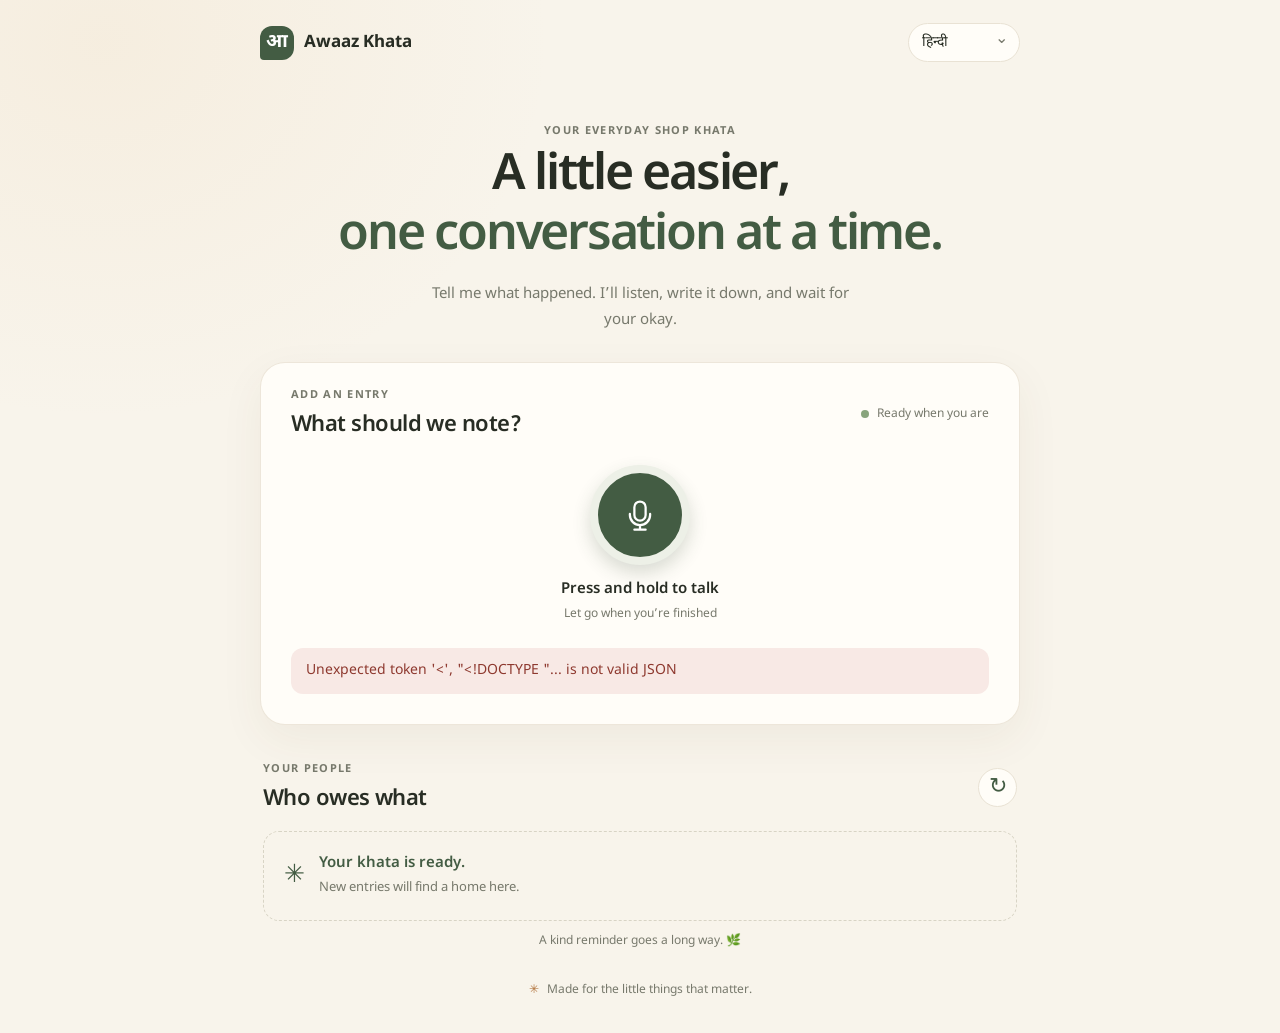
==== frontend/index.html @ f101e07a "Add splash screen and voice ledger app" ====
<!doctype html>
<html lang="en">
  <head>
    <meta charset="utf-8">
    <meta name="viewport" content="width=device-width, initial-scale=1">
    <meta name="theme-color" content="#f8f4eb">
    <meta name="description" content="A warm, voice-first khata for your everyday shop ledger.">
    <title>Awaaz Khata — your friendly shop ledger</title>
    <link rel="preconnect" href="https://fonts.googleapis.com">
    <link rel="preconnect" href="https://fonts.gstatic.com" crossorigin>
    <link href="https://fonts.googleapis.com/css2?family=Noto+Sans+Devanagari:wght@400;500;600;700&display=swap" rel="stylesheet">
    <link rel="stylesheet" href="/frontend/styles.css">
    <script src="/frontend/app.js" defer></script>
  </head>
  <body>
    <div class="splash-screen" id="splash-screen" aria-hidden="true">
      <div class="splash-content">
        <span class="splash-mark">आ</span>
        <p class="splash-title">Awaaz Khata</p>
        <p class="splash-tagline">Your everyday shop khata</p>
        <span class="splash-loader" aria-hidden="true"></span>
      </div>
    </div>
    <main class="page-shell">
      <header class="topbar">
        <a class="brand" href="/" aria-label="Awaaz Khata home">
          <span class="brand-mark" aria-hidden="true">आ</span>
          <span>Awaaz Khata</span>
        </a>
        <label class="language-control">
          <span class="sr-only">Recording language</span>
          <select id="language" aria-label="Recording language">
            <option value="hi-IN" data-speech="hi-en">हिन्दी</option>
            <option value="mr-IN" data-speech="mr-IN">मराठी</option>
            <option value="en-IN" data-speech="en-IN">English</option>
          </select>
          <span class="select-chevron" aria-hidden="true">⌄</span>
        </label>
      </header>

      <section class="welcome">
        <p class="eyebrow">YOUR EVERYDAY SHOP KHATA</p>
        <h1>A little easier,<br><span>one conversation at a time.</span></h1>
        <p class="welcome-copy">Tell me what happened. I’ll listen, write it down, and wait for your okay.</p>
      </section>

      <section class="voice-card" aria-labelledby="voice-heading">
        <div class="voice-card-heading">
          <div>
            <p class="eyebrow">ADD AN ENTRY</p>
            <h2 id="voice-heading">What should we note?</h2>
          </div>
          <span class="listen-badge"><span class="status-dot"></span><span id="recording-status">Ready when you are</span></span>
        </div>
        <div class="mic-area">
          <button class="mic-button" id="mic-button" type="button" aria-label="Hold to record">
            <svg viewBox="0 0 32 32" aria-hidden="true">
              <rect x="11" y="4" width="10" height="17" rx="5"></rect>
              <path d="M7 15v1a9 9 0 0 0 18 0v-1M16 25v4m-5 0h10"></path>
            </svg>
          </button>
          <p class="mic-hint" id="mic-hint">Press and hold to talk<br><span>Let go when you’re finished</span></p>
        </div>
        <div class="notice" id="notice" role="status" aria-live="polite" hidden></div>
        <audio id="reply-audio" controls hidden></audio>

        <div class="transcript-block" id="transcript-block" hidden>
          <p class="eyebrow">I HEARD</p>
          <p class="transcript-text" id="transcript"></p>
        </div>

        <div class="clarification-block" id="clarification-block" hidden>
          <span class="clarification-icon" aria-hidden="true">?</span>
          <div>
            <p class="eyebrow">ONE QUICK QUESTION</p>
            <p id="clarification-question"></p>
          </div>
        </div>

        <div class="entries-block" id="entries-block" hidden>
          <div class="section-heading">
            <div>
              <p class="eyebrow">BEFORE IT GOES IN YOUR BOOK</p>
              <h3>Does this look right?</h3>
            </div>
            <button class="text-button" id="add-entry" type="button">+ Add entry</button>
          </div>
          <div class="entry-list" id="entry-list"></div>
          <div class="confirm-actions">
            <button class="button button-quiet" id="discard-button" type="button">Not now</button>
            <button class="button button-primary" id="confirm-button" type="button">Looks good, save it <span aria-hidden="true">→</span></button>
          </div>
        </div>
      </section>

      <section class="ledger-section" aria-labelledby="ledger-heading">
        <div class="ledger-heading">
          <div>
            <p class="eyebrow">YOUR PEOPLE</p>
            <h2 id="ledger-heading">Who owes what</h2>
          </div>
          <button class="refresh-button" id="refresh-ledger" type="button" aria-label="Refresh ledger">↻</button>
        </div>
        <div class="ledger-list" id="ledger-list" aria-live="polite">
          <div class="empty-ledger">
            <span aria-hidden="true">✳</span>
            <p>Your khata is ready.<br><span>New entries will find a home here.</span></p>
          </div>
        </div>
        <p class="ledger-footnote">A kind reminder goes a long way. 🌿</p>
      </section>

      <footer class="page-footer">
        <span class="footer-flower" aria-hidden="true">✳</span>
        <span>Made for the little things that matter.</span>
      </footer>
    </main>
  </body>
</html>
---- frontend/styles.css ----
:root {
  color-scheme: light;
  --paper: #f8f4eb;
  --card: #fffdf8;
  --ink: #282d24;
  --muted: #77796c;
  --line: #e9e2d4;
  --green: #435c43;
  --green-dark: #344a35;
  --sage: #e6ecdf;
  --saffron: #e9a452;
  --rose: #b95343;
  font-family: "Noto Sans Devanagari", "Nirmala UI", "Mangal", sans-serif;
  font-synthesis: none;
  text-rendering: optimizeLegibility;
}

* {
  box-sizing: border-box;
}

.splash-screen {
  position: fixed;
  z-index: 10;
  inset: 0;
  display: grid;
  place-items: center;
  background:
    radial-gradient(ellipse at 50% 42%, rgb(231 198 151 / 24%), transparent 19rem),
    var(--paper);
  opacity: 1;
  transition: opacity 400ms ease, visibility 400ms ease;
}

.splash-screen.is-dismissed {
  visibility: hidden;
  opacity: 0;
}

.splash-content {
  display: grid;
  justify-items: center;
  text-align: center;
  animation: splash-arrive 500ms ease both;
}

.splash-mark {
  display: grid;
  width: 76px;
  height: 76px;
  place-items: center;
  border-radius: 25px 25px 25px 8px;
  background: var(--green);
  box-shadow: 0 12px 28px rgb(52 74 53 / 18%);
  color: white;
  font-size: 42px;
  font-weight: 600;
}

.splash-title {
  margin: 23px 0 4px;
  color: var(--ink);
  font-size: 25px;
  font-weight: 700;
}

.splash-tagline {
  margin: 0;
  color: var(--muted);
  font-size: 14px;
}

.splash-loader {
  width: 28px;
  height: 3px;
  margin-top: 28px;
  overflow: hidden;
  border-radius: 999px;
  background: #d9dece;
}

.splash-loader::after {
  display: block;
  width: 50%;
  height: 100%;
  border-radius: inherit;
  background: var(--green);
  content: "";
  animation: splash-loading 900ms ease-in-out infinite alternate;
}

@keyframes splash-arrive {
  from {
    transform: translateY(8px);
    opacity: 0;
  }
  to {
    transform: translateY(0);
    opacity: 1;
  }
}

@keyframes splash-loading {
  to {
    transform: translateX(100%);
  }
}

body {
  min-width: 320px;
  margin: 0;
  color: var(--ink);
  background:
    radial-gradient(ellipse at 8% 4%, rgb(231 198 151 / 14%), transparent 28rem),
    var(--paper);
}

button,
select,
input {
  font: inherit;
}

button {
  color: inherit;
}

.page-shell {
  width: min(100% - 40px, 760px);
  margin: 0 auto;
}

.topbar {
  display: flex;
  align-items: center;
  justify-content: space-between;
  padding: 23px 0;
}

.brand {
  display: inline-flex;
  align-items: center;
  gap: 10px;
  color: var(--ink);
  font-size: 17px;
  font-weight: 700;
  text-decoration: none;
}

.brand-mark {
  display: grid;
  width: 34px;
  height: 34px;
  place-items: center;
  border-radius: 12px 12px 12px 4px;
  background: var(--green);
  color: white;
  font-size: 19px;
}

.language-control {
  position: relative;
}

.language-control select {
  min-width: 112px;
  appearance: none;
  padding: 9px 32px 9px 13px;
  border: 1px solid var(--line);
  border-radius: 999px;
  outline-color: var(--green);
  background: var(--card);
  color: var(--ink);
  font-size: 14px;
  cursor: pointer;
}

.select-chevron {
  position: absolute;
  top: 5px;
  right: 12px;
  color: var(--muted);
  pointer-events: none;
}

.welcome {
  padding: 39px 0 29px;
  text-align: center;
}

.eyebrow {
  margin: 0 0 9px;
  color: var(--muted);
  font-size: 11px;
  font-weight: 700;
  letter-spacing: 0.12em;
}

h1,
h2,
h3,
p {
  margin-top: 0;
}

.welcome h1 {
  margin: 0;
  font-size: clamp(34px, 8vw, 50px);
  font-weight: 600;
  letter-spacing: -0.045em;
  line-height: 1.2;
}

.welcome h1 span {
  color: var(--green);
}

.welcome-copy {
  max-width: 420px;
  margin: 15px auto 0;
  color: var(--muted);
  font-size: 15px;
  line-height: 1.7;
}

.voice-card {
  padding: 25px 30px 27px;
  border: 1px solid rgb(233 226 212 / 82%);
  border-radius: 25px;
  background: var(--card);
  box-shadow: 0 15px 45px rgb(80 64 34 / 6%);
}

.voice-card-heading,
.ledger-heading,
.section-heading {
  display: flex;
  align-items: center;
  justify-content: space-between;
  gap: 16px;
}

.voice-card-heading h2,
.ledger-heading h2 {
  margin: 0;
  font-size: 22px;
  font-weight: 600;
  letter-spacing: -0.025em;
}

.listen-badge {
  display: inline-flex;
  align-items: center;
  gap: 8px;
  color: var(--muted);
  font-size: 12px;
  white-space: nowrap;
}

.status-dot {
  width: 8px;
  height: 8px;
  border-radius: 50%;
  background: #88a47c;
}

.is-recording .status-dot {
  background: var(--rose);
  box-shadow: 0 0 0 5px rgb(185 83 67 / 12%);
  animation: pulse 1.1s ease-in-out infinite;
}

@keyframes pulse {
  50% {
    box-shadow: 0 0 0 9px rgb(185 83 67 / 5%);
  }
}

.mic-area {
  display: grid;
  justify-items: center;
  padding: 25px 0 8px;
  touch-action: none;
}

.mic-button {
  display: grid;
  width: 100px;
  height: 100px;
  place-items: center;
  border: 8px solid #edf0e7;
  border-radius: 50%;
  background: var(--green);
  box-shadow: 0 8px 18px rgb(52 74 53 / 19%);
  color: white;
  cursor: pointer;
  transition: transform 120ms ease, background 120ms ease;
  -webkit-tap-highlight-color: transparent;
}

.mic-button:hover {
  background: var(--green-dark);
}

.mic-button:active,
.mic-button.is-recording {
  transform: scale(0.95);
  background: var(--rose);
}

.mic-button:focus-visible,
.button:focus-visible,
.refresh-button:focus-visible,
.text-button:focus-visible,
.ledger-row:focus-visible {
  outline: 3px solid var(--saffron);
  outline-offset: 3px;
}

.mic-button svg {
  width: 36px;
  fill: none;
  stroke: currentColor;
  stroke-linecap: round;
  stroke-linejoin: round;
  stroke-width: 2;
}

.mic-hint {
  margin: 13px 0 0;
  text-align: center;
  font-size: 15px;
  font-weight: 600;
  line-height: 1.6;
}

.mic-hint span {
  color: var(--muted);
  font-size: 12px;
  font-weight: 400;
}

.notice {
  margin: 14px 0 3px;
  padding: 12px 15px;
  border-radius: 12px;
  background: #f7f0df;
  color: #684c25;
  font-size: 14px;
  line-height: 1.55;
}

.notice.error {
  background: #f8e9e5;
  color: #8e392f;
}

.notice.success {
  background: var(--sage);
  color: var(--green-dark);
}

#reply-audio {
  width: 100%;
  height: 39px;
  margin: 11px 0 0;
}

.transcript-block,
.clarification-block,
.entries-block {
  margin-top: 22px;
  padding-top: 20px;
  border-top: 1px solid var(--line);
}

.transcript-text {
  margin-bottom: 0;
  font-size: 17px;
  line-height: 1.7;
}

.clarification-block {
  display: flex;
  align-items: flex-start;
  gap: 13px;
  padding: 15px;
  border: 1px solid #f0dfc1;
  border-radius: 15px;
  background: #fff8e9;
}

.clarification-icon {
  display: grid;
  flex: 0 0 30px;
  height: 30px;
  place-items: center;
  border-radius: 50%;
  background: #f4e2c2;
  color: #775022;
  font-weight: 700;
}

.clarification-block p:last-child {
  margin: 0;
  font-size: 16px;
  line-height: 1.6;
}

.entries-block .section-heading {
  align-items: flex-end;
  margin-bottom: 15px;
}

.section-heading h3 {
  margin: 0;
  font-size: 20px;
  font-weight: 600;
}

.text-button {
  padding: 6px 0;
  border: 0;
  background: none;
  color: var(--green);
  font-size: 14px;
  font-weight: 600;
  cursor: pointer;
}

.entry-list {
  display: grid;
  gap: 11px;
}

.entry-card {
  display: grid;
  grid-template-columns:
    minmax(95px, 1fr)
    minmax(85px, 0.7fr)
    minmax(120px, 1fr)
    minmax(120px, 1fr)
    auto
    auto;
  align-items: end;
  gap: 12px;
  padding: 15px;
  border: 1px solid var(--line);
  border-radius: 15px;
  background: #fffefa;
}

.field-label {
  display: grid;
  gap: 6px;
  color: var(--muted);
  font-size: 11px;
  font-weight: 600;
}

.field-label input,
.field-label select {
  width: 100%;
  min-width: 0;
  min-height: 42px;
  padding: 9px 10px;
  border: 1px solid var(--line);
  border-radius: 9px;
  outline-color: var(--green);
  background: white;
  color: var(--ink);
  font-size: 14px;
}

.entry-remove {
  display: grid;
  width: 36px;
  height: 40px;
  place-items: center;
  border: 0;
  border-radius: 9px;
  background: transparent;
  color: var(--muted);
  font-size: 19px;
  cursor: pointer;
}

.entry-edit {
  min-height: 40px;
  padding: 0 4px;
  border: 0;
  background: transparent;
  color: var(--green);
  font-size: 13px;
  font-weight: 600;
  cursor: pointer;
}

.entry-edit:hover {
  color: var(--green-dark);
  text-decoration: underline;
  text-underline-offset: 3px;
}

.entry-remove:hover {
  background: #f8e9e5;
  color: var(--rose);
}

.confirm-actions {
  display: flex;
  justify-content: flex-end;
  gap: 10px;
  margin-top: 17px;
}

.button {
  min-height: 46px;
  padding: 10px 17px;
  border: 1px solid transparent;
  border-radius: 12px;
  font-size: 14px;
  font-weight: 600;
  cursor: pointer;
}

.button:disabled {
  opacity: 0.55;
  cursor: wait;
}

.button-quiet {
  border-color: var(--line);
  background: transparent;
  color: var(--muted);
}

.button-primary {
  background: var(--green);
  color: white;
}

.button-primary:hover:not(:disabled) {
  background: var(--green-dark);
}

.button-primary span {
  margin-left: 5px;
}

.ledger-section {
  padding: 37px 3px 9px;
}

.ledger-heading {
  margin-bottom: 17px;
}

.refresh-button {
  display: grid;
  width: 39px;
  height: 39px;
  place-items: center;
  border: 1px solid var(--line);
  border-radius: 50%;
  background: var(--card);
  color: var(--green);
  font-size: 22px;
  cursor: pointer;
}

.ledger-list {
  display: grid;
  gap: 9px;
}

.empty-ledger {
  display: flex;
  align-items: center;
  gap: 14px;
  padding: 20px;
  border: 1px dashed #d8d4c5;
  border-radius: 16px;
  color: var(--green);
}

.empty-ledger > span {
  font-size: 25px;
}

.empty-ledger p {
  margin: 0;
  font-size: 15px;
  font-weight: 600;
  line-height: 1.6;
}

.empty-ledger p span {
  color: var(--muted);
  font-size: 13px;
  font-weight: 400;
}

.ledger-row {
  display: flex;
  align-items: center;
  justify-content: space-between;
  gap: 14px;
  width: 100%;
  padding: 15px 17px;
  border: 1px solid var(--line);
  border-radius: 15px;
  background: var(--card);
  text-align: left;
  cursor: pointer;
  transition: transform 120ms ease, border-color 120ms ease;
}

.ledger-row:hover {
  transform: translateY(-1px);
  border-color: #c5cfbb;
}

.ledger-person {
  display: grid;
  gap: 4px;
}

.ledger-person strong {
  font-size: 16px;
  font-weight: 600;
}

.ledger-person span,
.ledger-balance span {
  color: var(--muted);
  font-size: 12px;
}

.ledger-balance {
  display: grid;
  gap: 4px;
  justify-items: end;
}

.ledger-balance strong {
  color: var(--green);
  font-size: 16px;
  font-weight: 700;
}

.ledger-balance.is-clear strong {
  color: var(--muted);
}

.ledger-footnote {
  margin: 12px 0 0;
  color: var(--muted);
  font-size: 12px;
  text-align: center;
}

.page-footer {
  display: flex;
  justify-content: center;
  gap: 8px;
  padding: 24px 0 35px;
  color: var(--muted);
  font-size: 12px;
}

.footer-flower {
  color: #b47742;
}

.sr-only {
  position: absolute;
  width: 1px;
  height: 1px;
  overflow: hidden;
  clip: rect(0, 0, 0, 0);
  white-space: nowrap;
  clip-path: inset(50%);
}

[hidden] {
  display: none !important;
}

@media (max-width: 640px) {
  .page-shell {
    width: min(100% - 28px, 480px);
  }

  .topbar {
    padding: 17px 0;
  }

  .welcome {
    padding: 28px 0 22px;
  }

  .welcome-copy {
    max-width: 330px;
    font-size: 14px;
  }

  .voice-card {
    padding: 20px 17px 21px;
    border-radius: 21px;
  }

  .voice-card-heading {
    align-items: flex-start;
  }

  .voice-card-heading h2 {
    font-size: 19px;
  }

  .listen-badge {
    gap: 6px;
    max-width: 132px;
    white-space: normal;
    text-align: right;
  }

  .entry-card {
    grid-template-columns: minmax(0, 1fr) minmax(0, 1fr) 38px 38px;
    gap: 10px;
    padding: 12px;
  }

  .entry-card .field-note {
    grid-column: 1 / 3;
    grid-row: 2;
  }

  .entry-card .field-type {
    grid-column: 1 / 3;
    grid-row: 3;
  }

  .entry-card .entry-edit {
    grid-column: 3;
    grid-row: 1;
  }

  .entry-card .entry-remove {
    grid-column: 4;
    grid-row: 1;
    align-self: center;
  }

  .confirm-actions {
    flex-direction: column-reverse;
  }

  .confirm-actions .button {
    width: 100%;
  }
}

@media (prefers-reduced-motion: reduce) {
  *,
  *::before,
  *::after {
    scroll-behavior: auto !important;
    animation-duration: 0.01ms !important;
    animation-iteration-count: 1 !important;
    transition-duration: 0.01ms !important;
  }
}
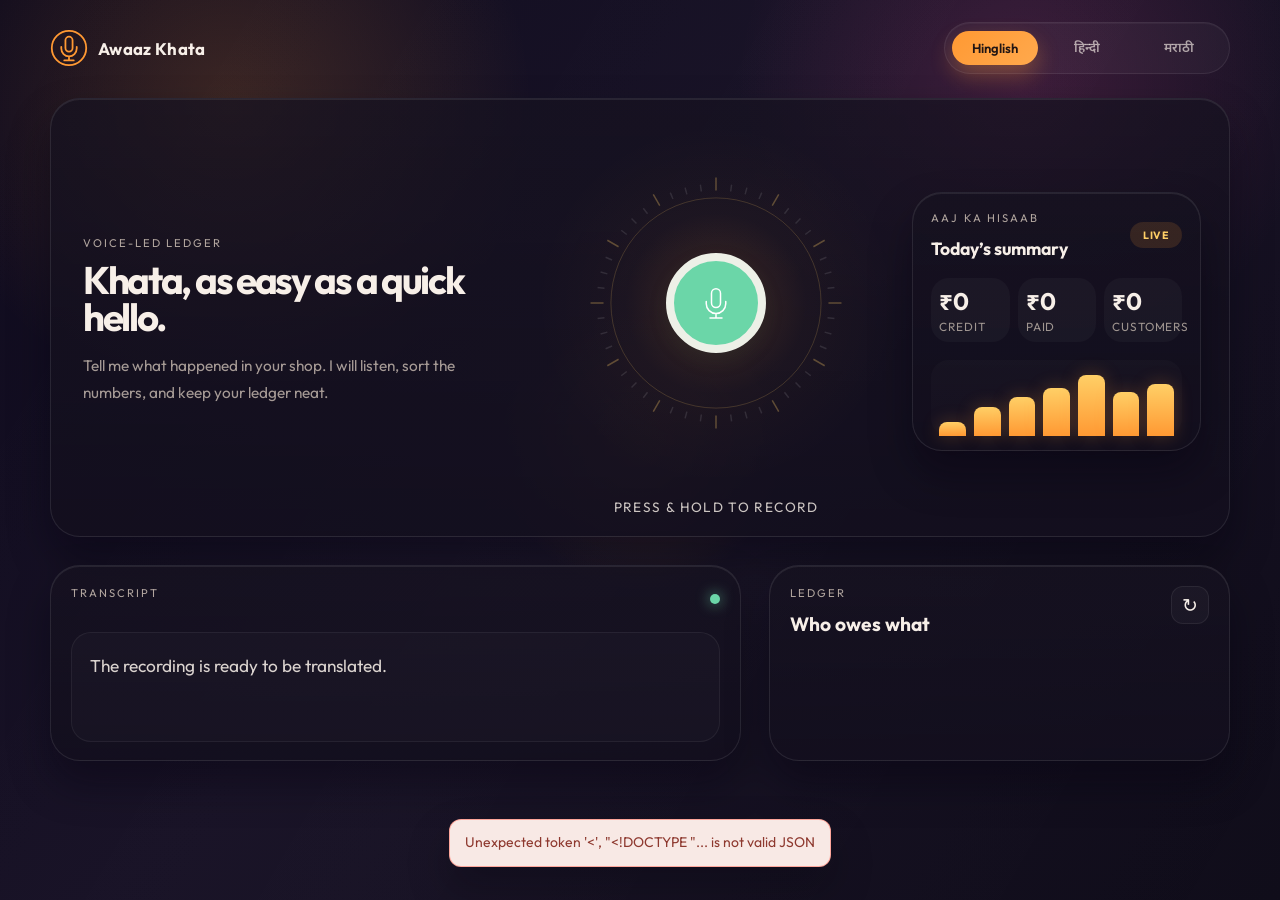
==== commit 17f6003c: "Polish Awaaz Khata frontend experience" ====
--- a/frontend/index.html
+++ b/frontend/index.html
@@ -3,117 +3,180 @@
   <head>
     <meta charset="utf-8">
     <meta name="viewport" content="width=device-width, initial-scale=1">
-    <meta name="theme-color" content="#f8f4eb">
-    <meta name="description" content="A warm, voice-first khata for your everyday shop ledger.">
-    <title>Awaaz Khata — your friendly shop ledger</title>
+    <meta name="theme-color" content="#0f0b1e">
+    <meta name="description" content="Awaaz Khata, a voice-led ledger for Indian shopkeepers." />
+    <title>Awaaz Khata</title>
     <link rel="preconnect" href="https://fonts.googleapis.com">
     <link rel="preconnect" href="https://fonts.gstatic.com" crossorigin>
-    <link href="https://fonts.googleapis.com/css2?family=Noto+Sans+Devanagari:wght@400;500;600;700&display=swap" rel="stylesheet">
+    <link href="https://fonts.googleapis.com/css2?family=Noto+Sans+Devanagari:wght@400;500;600;700&family=Outfit:wght@400;500;600;700;800&display=swap" rel="stylesheet" media="print" onload="this.media='all'">
     <link rel="stylesheet" href="/frontend/styles.css">
-    <script src="/frontend/app.js" defer></script>
+    <script src="https://cdn.jsdelivr.net/npm/gsap@3.12.5/dist/gsap.min.js" async></script>
+    <script type="module" src="/frontend/app.js" defer></script>
   </head>
-  <body>
-    <div class="splash-screen" id="splash-screen" aria-hidden="true">
-      <div class="splash-content">
-        <span class="splash-mark">आ</span>
-        <p class="splash-title">Awaaz Khata</p>
-        <p class="splash-tagline">Your everyday shop khata</p>
-        <span class="splash-loader" aria-hidden="true"></span>
+  <body data-theme="dark">
+    <div class="page-noise" aria-hidden="true"></div>
+    <div id="pointer-glow" aria-hidden="true"></div>
+
+    <div class="splash-screen" id="splash-screen">
+      <div class="splash-mark-wrap" aria-hidden="true">
+        <svg viewBox="0 0 64 64" class="splash-mark" role="img" aria-label="Awaaz Khata logo">
+          <circle cx="32" cy="32" r="29"/>
+          <rect x="26" y="13" width="12" height="25" rx="6"/>
+          <path d="M19 30v3a13 13 0 0 0 26 0v-3M32 46v7m-8 0h16"/>
+        </svg>
+      </div>
+      <div class="splash-copy">
+        <p class="splash-kicker">Awaaz Khata</p>
+        <h1>Bolo, hisaab ho jayega</h1>
       </div>
     </div>
-    <main class="page-shell">
+
+    <div class="app-shell">
       <header class="topbar">
-        <a class="brand" href="/" aria-label="Awaaz Khata home">
-          <span class="brand-mark" aria-hidden="true">आ</span>
+        <div class="brand" aria-label="Awaaz Khata home">
+          <svg viewBox="0 0 64 64" class="brand-mark" aria-hidden="true">
+            <circle cx="32" cy="32" r="29"/>
+            <rect x="26" y="13" width="12" height="25" rx="6"/>
+            <path d="M19 30v3a13 13 0 0 0 26 0v-3M32 46v7m-8 0h16"/>
+          </svg>
           <span>Awaaz Khata</span>
-        </a>
-        <label class="language-control">
-          <span class="sr-only">Recording language</span>
-          <select id="language" aria-label="Recording language">
-            <option value="hi-IN" data-speech="hi-en">हिन्दी</option>
-            <option value="mr-IN" data-speech="mr-IN">मराठी</option>
-            <option value="en-IN" data-speech="en-IN">English</option>
-          </select>
-          <span class="select-chevron" aria-hidden="true">⌄</span>
-        </label>
+        </div>
+
+        <div class="language-toggle" aria-label="Select language" id="language-toggle">
+          <button class="active" type="button" data-lang="hi-en">Hinglish</button>
+          <button type="button" data-lang="hi-IN">हिन्दी</button>
+          <button type="button" data-lang="mr-IN">मराठी</button>
+        </div>
       </header>
 
-      <section class="welcome">
-        <p class="eyebrow">YOUR EVERYDAY SHOP KHATA</p>
-        <h1>A little easier,<br><span>one conversation at a time.</span></h1>
-        <p class="welcome-copy">Tell me what happened. I’ll listen, write it down, and wait for your okay.</p>
-      </section>
+      <main class="main-stage">
+        <section class="hero-panel glass-card">
+          <div class="hero-copy">
+            <p class="eyebrow">Voice-led ledger</p>
+            <h2>Khata, as easy as a quick hello.</h2>
+            <p class="hero-text">Tell me what happened in your shop. I will listen, sort the numbers, and keep your ledger neat.</p>
+          </div>
 
-      <section class="voice-card" aria-labelledby="voice-heading">
-        <div class="voice-card-heading">
+          <div class="mic-stage-wrap">
+            <div class="mic-stage" aria-live="polite">
+              <div class="pulse-ring pulse-ring-one"></div>
+              <div class="pulse-ring pulse-ring-two"></div>
+              <canvas id="mic-canvas" width="620" height="620" aria-hidden="true"></canvas>
+              <button id="mic-button" class="mic-button" type="button" aria-label="Hold to record">
+                <svg class="mic-icon" viewBox="0 0 48 48" aria-hidden="true">
+                  <rect x="18" y="5" width="12" height="25" rx="6"/>
+                  <path d="M11 22v3a13 13 0 0 0 26 0v-3M24 38v6m-8 0h16"/>
+                </svg>
+              </button>
+            </div>
+            <p class="mic-status" id="mic-status">Press & hold to record</p>
+          </div>
+
+          <aside class="summary-card glass-card">
+            <div class="summary-header">
+              <div>
+                <p class="eyebrow">Aaj ka hisaab</p>
+                <h3>Today’s summary</h3>
+              </div>
+              <span class="summary-pill">Live</span>
+            </div>
+            <div class="summary-stats">
+              <div>
+                <strong data-value="14">₹0</strong>
+                <span>Credit</span>
+              </div>
+              <div>
+                <strong data-value="9">₹0</strong>
+                <span>Paid</span>
+              </div>
+              <div>
+                <strong data-value="5">₹0</strong>
+                <span>Customers</span>
+              </div>
+            </div>
+            <div class="mini-chart" aria-hidden="true">
+              <span style="--i: 0.2"></span>
+              <span style="--i: 0.43"></span>
+              <span style="--i: 0.58"></span>
+              <span style="--i: 0.71"></span>
+              <span style="--i: 0.9"></span>
+              <span style="--i: 0.65"></span>
+              <span style="--i: 0.76"></span>
+            </div>
+          </aside>
+        </section>
+
+        <section class="content-grid">
+          <div class="transcript-panel glass-card">
+            <div class="panel-header">
+              <p class="eyebrow">Transcript</p>
+              <span class="status-dot"></span>
+            </div>
+            <div class="transcript-box" id="transcript-box">
+              <p id="transcript-text">The recording is ready to be translated.</p>
+            </div>
+            <div class="confirmation-stack" id="confirmation-stack" hidden>
+              <div class="confirmation-card" id="entry-card-list"></div>
+              <div class="action-row">
+                <button type="button" class="ghost-btn" id="discard-button">Not now</button>
+                <button type="button" class="primary-btn" id="confirm-button">Save entry</button>
+              </div>
+            </div>
+          </div>
+
+          <aside class="ledger-panel glass-card">
+            <div class="panel-header ledger-header">
+              <div>
+                <p class="eyebrow">Ledger</p>
+                <h3>Who owes what</h3>
+              </div>
+              <button type="button" class="icon-btn" id="refresh-ledger" aria-label="Refresh ledger">↻</button>
+            </div>
+            <div id="ledger-list" class="ledger-list" aria-live="polite"></div>
+          </aside>
+        </section>
+      </main>
+    </div>
+
+    <div class="notice hidden" id="notice" role="status" aria-live="polite"></div>
+    <audio id="reply-audio" controls hidden></audio>
+
+    <div class="customer-drawer" id="customer-drawer" aria-hidden="true">
+      <div class="drawer-backdrop" data-close="drawer"></div>
+      <div class="drawer-panel">
+        <div class="drawer-header">
+          <div class="drawer-title-wrap">
+            <div class="drawer-avatar" id="drawer-avatar">A</div>
+            <div>
+              <span class="eyebrow">Profile</span>
+              <h3 id="drawer-name">Customer</h3>
+            </div>
+          </div>
+          <button type="button" class="close-button" id="close-drawer" aria-label="Close customer details">×</button>
+        </div>
+        <div class="drawer-stats">
           <div>
-            <p class="eyebrow">ADD AN ENTRY</p>
-            <h2 id="voice-heading">What should we note?</h2>
+            <span>Balance</span>
+            <strong id="drawer-balance">₹0</strong>
           </div>
-          <span class="listen-badge"><span class="status-dot"></span><span id="recording-status">Ready when you are</span></span>
-        </div>
-        <div class="mic-area">
-          <button class="mic-button" id="mic-button" type="button" aria-label="Hold to record">
-            <svg viewBox="0 0 32 32" aria-hidden="true">
-              <rect x="11" y="4" width="10" height="17" rx="5"></rect>
-              <path d="M7 15v1a9 9 0 0 0 18 0v-1M16 25v4m-5 0h10"></path>
-            </svg>
-          </button>
-          <p class="mic-hint" id="mic-hint">Press and hold to talk<br><span>Let go when you’re finished</span></p>
-        </div>
-        <div class="notice" id="notice" role="status" aria-live="polite" hidden></div>
-        <audio id="reply-audio" controls hidden></audio>
-
-        <div class="transcript-block" id="transcript-block" hidden>
-          <p class="eyebrow">I HEARD</p>
-          <p class="transcript-text" id="transcript"></p>
-        </div>
-
-        <div class="clarification-block" id="clarification-block" hidden>
-          <span class="clarification-icon" aria-hidden="true">?</span>
           <div>
-            <p class="eyebrow">ONE QUICK QUESTION</p>
-            <p id="clarification-question"></p>
+            <span>Total entries</span>
+            <strong id="drawer-count">0</strong>
           </div>
         </div>
-
-        <div class="entries-block" id="entries-block" hidden>
-          <div class="section-heading">
-            <div>
-              <p class="eyebrow">BEFORE IT GOES IN YOUR BOOK</p>
-              <h3>Does this look right?</h3>
-            </div>
-            <button class="text-button" id="add-entry" type="button">+ Add entry</button>
-          </div>
-          <div class="entry-list" id="entry-list"></div>
-          <div class="confirm-actions">
-            <button class="button button-quiet" id="discard-button" type="button">Not now</button>
-            <button class="button button-primary" id="confirm-button" type="button">Looks good, save it <span aria-hidden="true">→</span></button>
+        <div class="timeline" id="drawer-timeline"></div>
+        <button type="button" class="primary-btn reminder-btn" id="send-reminder">
+          <span class="bubble-icon">✦</span>
+          Send reminder
+        </button>
+        <div class="reminder-chat" id="reminder-chat" hidden>
+          <div class="chat-head">WhatsApp reminder</div>
+          <div class="chat-bubble">
+            <span class="chat-play" aria-hidden="true">▶</span>
+            <p id="reminder-message">Hello, your balance is due.</p>
           </div>
         </div>
-      </section>
-
-      <section class="ledger-section" aria-labelledby="ledger-heading">
-        <div class="ledger-heading">
-          <div>
-            <p class="eyebrow">YOUR PEOPLE</p>
-            <h2 id="ledger-heading">Who owes what</h2>
-          </div>
-          <button class="refresh-button" id="refresh-ledger" type="button" aria-label="Refresh ledger">↻</button>
-        </div>
-        <div class="ledger-list" id="ledger-list" aria-live="polite">
-          <div class="empty-ledger">
-            <span aria-hidden="true">✳</span>
-            <p>Your khata is ready.<br><span>New entries will find a home here.</span></p>
-          </div>
-        </div>
-        <p class="ledger-footnote">A kind reminder goes a long way. 🌿</p>
-      </section>
-
-      <footer class="page-footer">
-        <span class="footer-flower" aria-hidden="true">✳</span>
-        <span>Made for the little things that matter.</span>
-      </footer>
-    </main>
+      </div>
+    </div>
   </body>
 </html>
--- a/frontend/styles.css
+++ b/frontend/styles.css
@@ -1,263 +1,1318 @@
 :root {
-  color-scheme: light;
-  --paper: #f8f4eb;
-  --card: #fffdf8;
-  --ink: #282d24;
-  --muted: #77796c;
-  --line: #e9e2d4;
-  --green: #435c43;
-  --green-dark: #344a35;
-  --sage: #e6ecdf;
-  --saffron: #e9a452;
-  --rose: #b95343;
-  font-family: "Noto Sans Devanagari", "Nirmala UI", "Mangal", sans-serif;
-  font-synthesis: none;
-  text-rendering: optimizeLegibility;
+  --bg: #0f0b1e;
+  --bg-2: #171125;
+  --card: rgba(20, 16, 32, 0.72);
+  --card-strong: rgba(26, 20, 40, 0.9);
+  --card-soft: rgba(255, 255, 255, 0.04);
+  --line: rgba(255, 255, 255, 0.09);
+  --text: #f7efe8;
+  --muted: #d9ccbf;
+  --accent: #ff9933;
+  --accent-soft: rgba(255, 153, 51, 0.2);
+  --gold: #ffcf66;
+  --pink: #ff4fa3;
+  --green: #6bd6a8;
+  --green-strong: #20b27f;
+  --red: #ff8a7c;
+  --shadow: rgba(3, 2, 7, 0.48);
+  --pointer-x: 50%;
+  --pointer-y: 50%;
 }
 
 * {
   box-sizing: border-box;
 }
 
+html {
+  scroll-behavior: smooth;
+}
+
+body {
+  margin: 0;
+  min-height: 100vh;
+  background:
+    radial-gradient(circle at 18% 12%, rgba(255, 153, 51, 0.18), transparent 23%),
+    radial-gradient(circle at 80% 10%, rgba(255, 79, 163, 0.16), transparent 22%),
+    linear-gradient(135deg, var(--bg) 0%, var(--bg-2) 46%, #100d1a 100%);
+  color: var(--text);
+  font-family: "Outfit", "Noto Sans Devanagari", sans-serif;
+  text-rendering: optimizeLegibility;
+}
+
 .splash-screen {
   position: fixed;
-  z-index: 10;
   inset: 0;
+  z-index: 20;
   display: grid;
   place-items: center;
+  background: rgba(15, 11, 30, 0.92);
+  overflow: hidden;
+}
+
+.splash-screen.is-dismissed {
+  opacity: 0;
+  visibility: hidden;
+  transition: opacity 0.45s ease, visibility 0.45s ease;
+}
+
+.splash-mark-wrap {
+  display: grid;
+  place-items: center;
+  margin-bottom: 12px;
+}
+
+.splash-mark {
+  width: 100px;
+  height: 100px;
+  fill: none;
+  stroke: rgba(255, 255, 255, 0.7);
+  stroke-width: 4;
+  filter: drop-shadow(0 0 20px rgba(255, 153, 51, 0.55));
+}
+
+.splash-copy {
+  text-align: center;
+}
+
+.splash-kicker {
+  margin: 0 0 8px;
+  color: rgba(255, 255, 255, 0.7);
+  letter-spacing: 0.14em;
+  text-transform: uppercase;
+  font-size: 0.7rem;
+}
+
+.splash-copy h1 {
+  margin: 0;
+  font-size: clamp(2.2rem, 5vw, 4rem);
+  letter-spacing: -0.06em;
+  line-height: 0.95;
+}
+
+body::before {
+  content: "";
+  position: fixed;
+  inset: 0;
+  pointer-events: none;
   background:
-    radial-gradient(ellipse at 50% 42%, rgb(231 198 151 / 24%), transparent 19rem),
-    var(--paper);
-  opacity: 1;
-  transition: opacity 400ms ease, visibility 400ms ease;
-}
-
-.splash-screen.is-dismissed {
-  visibility: hidden;
+    linear-gradient(120deg, transparent 0%, rgba(255,255,255,0.02) 48%, transparent 100%),
+    radial-gradient(circle at var(--pointer-x) var(--pointer-y), rgba(255, 153, 51, 0.15), transparent 18%);
+  z-index: 0;
+}
+
+.page-noise {
+  position: fixed;
+  inset: 0;
+  pointer-events: none;
+  opacity: 0.18;
+  background-image:
+    linear-gradient(rgba(255,255,255,0.02) 1px, transparent 1px),
+    linear-gradient(90deg, rgba(255,255,255,0.02) 1px, transparent 1px);
+  background-size: 18px 18px;
+  mask-image: radial-gradient(circle at center, black 32%, transparent 100%);
+  z-index: 1;
+}
+
+#pointer-glow {
+  position: fixed;
+  width: 220px;
+  height: 220px;
+  border-radius: 50%;
+  pointer-events: none;
+  background: radial-gradient(circle, rgba(255, 153, 51, 0.2), rgba(255, 79, 163, 0.18), transparent 70%);
+  transform: translate(-50%, -50%);
+  filter: blur(8px);
   opacity: 0;
-}
-
-.splash-content {
-  display: grid;
-  justify-items: center;
-  text-align: center;
-  animation: splash-arrive 500ms ease both;
-}
-
-.splash-mark {
-  display: grid;
-  width: 76px;
-  height: 76px;
-  place-items: center;
-  border-radius: 25px 25px 25px 8px;
-  background: var(--green);
-  box-shadow: 0 12px 28px rgb(52 74 53 / 18%);
-  color: white;
-  font-size: 42px;
-  font-weight: 600;
-}
-
-.splash-title {
-  margin: 23px 0 4px;
-  color: var(--ink);
-  font-size: 25px;
-  font-weight: 700;
-}
-
-.splash-tagline {
-  margin: 0;
-  color: var(--muted);
-  font-size: 14px;
-}
-
-.splash-loader {
-  width: 28px;
-  height: 3px;
-  margin-top: 28px;
-  overflow: hidden;
-  border-radius: 999px;
-  background: #d9dece;
-}
-
-.splash-loader::after {
+  z-index: 2;
+}
+
+button,
+input,
+textarea,
+select {
+  font: inherit;
+}
+
+button {
+  cursor: pointer;
+}
+
+img,
+svg {
   display: block;
-  width: 50%;
-  height: 100%;
-  border-radius: inherit;
-  background: var(--green);
-  content: "";
-  animation: splash-loading 900ms ease-in-out infinite alternate;
-}
-
-@keyframes splash-arrive {
-  from {
-    transform: translateY(8px);
-    opacity: 0;
-  }
-  to {
-    transform: translateY(0);
-    opacity: 1;
-  }
-}
-
-@keyframes splash-loading {
-  to {
-    transform: translateX(100%);
-  }
-}
-
-body {
-  min-width: 320px;
-  margin: 0;
-  color: var(--ink);
-  background:
-    radial-gradient(ellipse at 8% 4%, rgb(231 198 151 / 14%), transparent 28rem),
-    var(--paper);
-}
-
-button,
-select,
-input {
-  font: inherit;
-}
-
-button {
-  color: inherit;
-}
-
-.page-shell {
-  width: min(100% - 40px, 760px);
+  max-width: 100%;
+}
+
+.app-shell {
+  position: relative;
+  z-index: 3;
+  width: min(1180px, calc(100% - 24px));
   margin: 0 auto;
+  padding: 22px 0 60px;
 }
 
 .topbar {
   display: flex;
   align-items: center;
   justify-content: space-between;
-  padding: 23px 0;
+  gap: 18px;
+  padding-bottom: 10px;
 }
 
 .brand {
   display: inline-flex;
   align-items: center;
   gap: 10px;
-  color: var(--ink);
-  font-size: 17px;
+  font-size: 1.05rem;
   font-weight: 700;
-  text-decoration: none;
+  letter-spacing: 0.02em;
 }
 
 .brand-mark {
-  display: grid;
-  width: 34px;
-  height: 34px;
+  width: 38px;
+  height: 38px;
+  fill: none;
+  stroke: rgba(255,255,255,0.2);
+  stroke-width: 4;
+  filter: drop-shadow(0 0 16px rgba(255, 153, 51, 0.55));
+}
+
+.language-toggle {
+  display: flex;
+  align-items: center;
+  gap: 6px;
+  padding: 7px;
+  border: 1px solid rgba(255,255,255,0.08);
+  border-radius: 999px;
+  background: rgba(255,255,255,0.03);
+  box-shadow: inset 0 1px 0 rgba(255,255,255,0.04);
+}
+
+.language-toggle button {
+  border: 0;
+  border-radius: 999px;
+  background: transparent;
+  color: rgba(247, 239, 232, 0.65);
+  min-width: 86px;
+  padding: 9px 12px;
+  font-size: 0.82rem;
+  font-weight: 600;
+  transition: transform 220ms ease, background 220ms ease, color 220ms ease, box-shadow 220ms ease;
+}
+
+.language-toggle button.active {
+  background: linear-gradient(135deg, var(--accent), #ffa94d);
+  color: #201514;
+  box-shadow: 0 10px 22px rgba(255, 153, 51, 0.32);
+}
+
+.main-stage {
+  display: grid;
+  gap: 28px;
+  margin-top: 14px;
+}
+
+.glass-card {
+  border: 1px solid var(--line);
+  border-radius: 30px;
+  background: linear-gradient(180deg, rgba(22, 18, 32, 0.74), rgba(19, 15, 30, 0.9));
+  box-shadow: 0 22px 40px rgba(5, 3, 14, 0.4), inset 0 1px 0 rgba(255,255,255,0.08);
+  backdrop-filter: blur(12px);
+}
+
+.hero-panel {
+  display: grid;
+  grid-template-columns: minmax(0, 1.1fr) minmax(220px, 0.88fr) minmax(200px, 0.72fr);
+  gap: 20px;
+  align-items: center;
+  padding: 28px 28px 20px;
+  overflow: hidden;
+}
+
+.hero-copy {
+  padding: 10px 4px;
+}
+
+.eyebrow {
+  margin: 0 0 12px;
+  color: rgba(217, 204, 191, 0.8);
+  font-size: 0.7rem;
+  letter-spacing: 0.18em;
+  text-transform: uppercase;
+}
+
+.hero-copy h2 {
+  margin: 0;
+  max-width: 420px;
+  font-size: clamp(2.1rem, 3vw, 4rem);
+  line-height: 0.98;
+  letter-spacing: -0.06em;
+}
+
+.hero-text {
+  margin: 16px 0 0;
+  max-width: 420px;
+  color: rgba(217, 204, 191, 0.74);
+  font-size: 0.96rem;
+  line-height: 1.75;
+}
+
+.mic-stage-wrap {
+  display: grid;
   place-items: center;
-  border-radius: 12px 12px 12px 4px;
-  background: var(--green);
-  color: white;
-  font-size: 19px;
-}
-
-.language-control {
+  gap: 18px;
+}
+
+.mic-stage {
   position: relative;
-}
-
-.language-control select {
-  min-width: 112px;
-  appearance: none;
-  padding: 9px 32px 9px 13px;
-  border: 1px solid var(--line);
-  border-radius: 999px;
-  outline-color: var(--green);
-  background: var(--card);
-  color: var(--ink);
-  font-size: 14px;
-  cursor: pointer;
-}
-
-.select-chevron {
+  display: grid;
+  place-items: center;
+  width: min(100%, 360px);
+  aspect-ratio: 1;
+  background: radial-gradient(circle, rgba(255, 153, 51, 0.18), rgba(255, 153, 51, 0.03) 36%, transparent 72%);
+  border-radius: 50%;
+}
+
+#mic-canvas {
   position: absolute;
-  top: 5px;
-  right: 12px;
-  color: var(--muted);
+  inset: 8% 8% 8% 8%;
+  width: 84%;
+  height: 84%;
+  border-radius: 50%;
+  opacity: 0.9;
   pointer-events: none;
 }
 
-.welcome {
-  padding: 39px 0 29px;
+.mic-button {
+  position: relative;
+  z-index: 2;
+  width: 138px;
+  height: 138px;
+  border: 1px solid rgba(255, 255, 255, 0.14);
+  border-radius: 50%;
+  background: radial-gradient(circle at 30% 30%, rgba(255, 255, 255, 0.16), rgba(255, 123, 43, 0.82) 30%, rgba(255, 98, 29, 0.85) 58%, rgba(121, 39, 7, 0.8) 100%);
+  box-shadow:
+    0 0 0 12px rgba(255, 153, 51, 0.12),
+    0 18px 60px rgba(255, 116, 42, 0.45),
+    inset 0 6px 26px rgba(255,255,255,0.2);
+  transition: transform 180ms ease, box-shadow 220ms ease, filter 220ms ease;
+  animation: breathe 3.2s ease-in-out infinite;
+}
+
+.mic-button::before {
+  content: "";
+  position: absolute;
+  inset: -20px;
+  border-radius: 50%;
+  border: 1px solid rgba(255, 153, 51, 0.24);
+  opacity: 0.8;
+  animation: pulseRing 2.1s ease-out infinite;
+}
+
+.mic-button.is-recording {
+  transform: scale(1.08);
+  box-shadow: 0 0 0 18px rgba(255, 153, 51, 0.1), 0 24px 76px rgba(255, 113, 43, 0.6), inset 0 6px 26px rgba(255,255,255,0.24);
+  animation: none;
+}
+
+.mic-button.is-processing {
+  transform: scale(0.96);
+  border-color: rgba(255,255,255,0.2);
+  background: radial-gradient(circle at 30% 20%, rgba(255,255,255,0.18), rgba(255, 79, 163, 0.82) 28%, rgba(241, 138, 46, 0.8) 55%, rgba(136, 52, 29, 0.86) 100%);
+}
+
+.mic-button:active,
+.mic-button.is-recording {
+  transform: scale(0.96);
+}
+
+.mic-icon {
+  width: 52px;
+  height: 52px;
+  fill: rgba(255,255,255,0.94);
+  filter: drop-shadow(0 2px 10px rgba(0,0,0,0.2));
+}
+
+.pulse-ring {
+  position: absolute;
+  inset: 18%;
+  border-radius: 50%;
+  border: 1px solid rgba(255, 153, 51, 0.3);
+  opacity: 0;
+}
+
+.pulse-ring-one {
+  animation: ringPulse 4s ease-out infinite;
+}
+
+.pulse-ring-two {
+  animation: ringPulse 4s ease-out 1.5s infinite;
+}
+
+.mic-status {
+  margin: 0;
+  color: rgba(247, 239, 232, 0.82);
+  font-size: 0.85rem;
+  letter-spacing: 0.1em;
+  text-transform: uppercase;
   text-align: center;
 }
 
-.eyebrow {
-  margin: 0 0 9px;
-  color: var(--muted);
-  font-size: 11px;
-  font-weight: 700;
-  letter-spacing: 0.12em;
-}
-
-h1,
-h2,
-h3,
-p {
-  margin-top: 0;
-}
-
-.welcome h1 {
-  margin: 0;
-  font-size: clamp(34px, 8vw, 50px);
-  font-weight: 600;
-  letter-spacing: -0.045em;
-  line-height: 1.2;
-}
-
-.welcome h1 span {
-  color: var(--green);
-}
-
-.welcome-copy {
-  max-width: 420px;
-  margin: 15px auto 0;
-  color: var(--muted);
-  font-size: 15px;
-  line-height: 1.7;
-}
-
-.voice-card {
-  padding: 25px 30px 27px;
-  border: 1px solid rgb(233 226 212 / 82%);
-  border-radius: 25px;
-  background: var(--card);
-  box-shadow: 0 15px 45px rgb(80 64 34 / 6%);
-}
-
-.voice-card-heading,
-.ledger-heading,
-.section-heading {
+.summary-card {
+  padding: 18px 18px 14px;
+}
+
+.summary-header {
   display: flex;
   align-items: center;
   justify-content: space-between;
-  gap: 16px;
-}
-
-.voice-card-heading h2,
-.ledger-heading h2 {
+  gap: 12px;
+}
+
+.summary-header h3 {
   margin: 0;
-  font-size: 22px;
-  font-weight: 600;
-  letter-spacing: -0.025em;
-}
-
-.listen-badge {
+  font-size: 1.1rem;
+}
+
+.summary-pill {
   display: inline-flex;
   align-items: center;
+  justify-content: center;
+  min-width: 52px;
+  padding: 6px 10px;
+  border-radius: 999px;
+  background: rgba(255, 153, 51, 0.14);
+  color: var(--gold);
+  font-size: 0.66rem;
+  font-weight: 700;
+  letter-spacing: 0.08em;
+  text-transform: uppercase;
+}
+
+.summary-stats {
+  display: grid;
+  grid-template-columns: repeat(3, minmax(0, 1fr));
   gap: 8px;
-  color: var(--muted);
-  font-size: 12px;
+  margin-top: 18px;
+}
+
+.summary-stats div {
+  display: grid;
+  gap: 5px;
+  min-width: 0;
+  padding: 10px 8px 8px;
+  border-radius: 18px;
+  background: rgba(255,255,255,0.03);
+}
+
+.summary-stats strong {
+  font-size: clamp(1.1rem, 2vw, 1.5rem);
+  line-height: 1.1;
+}
+
+.summary-stats span {
+  color: rgba(217, 204, 191, 0.7);
+  font-size: 0.74rem;
+  letter-spacing: 0.08em;
+  text-transform: uppercase;
+}
+
+.mini-chart {
+  display: flex;
+  align-items: flex-end;
+  gap: 8px;
+  height: 76px;
+  margin-top: 18px;
+  padding: 8px 8px 0;
+  border-radius: 18px;
+  background: linear-gradient(180deg, rgba(255,255,255,0.02), rgba(255,255,255,0.01));
+}
+
+.mini-chart span {
+  display: block;
+  flex: 1;
+  height: calc(var(--i) * 100%);
+  border-radius: 8px 8px 0 0;
+  background: linear-gradient(180deg, var(--gold), var(--accent));
+  box-shadow: 0 0 18px rgba(255, 153, 51, 0.25);
+  animation: chartRise 1.6s ease both;
+}
+
+.content-grid {
+  display: grid;
+  grid-template-columns: minmax(0, 1.2fr) minmax(280px, 0.8fr);
+  gap: 28px;
+}
+
+.transcript-panel,
+.ledger-panel {
+  padding: 20px 20px 18px;
+}
+
+.panel-header {
+  display: flex;
+  align-items: center;
+  justify-content: space-between;
+}
+
+.panel-header h3 {
+  margin: 0;
+  font-size: 1.2rem;
+}
+
+.status-dot {
+  width: 10px;
+  height: 10px;
+  border-radius: 50%;
+  background: var(--green);
+  box-shadow: 0 0 14px rgba(107, 214, 168, 0.8);
+}
+
+.transcript-box {
+  margin-top: 20px;
+  min-height: 110px;
+  padding: 18px 18px 16px;
+  border-radius: 20px;
+  background: rgba(255,255,255,0.02);
+  border: 1px solid rgba(255,255,255,0.06);
+}
+
+.transcript-box p {
+  margin: 0;
+  color: rgba(247,239,232,0.88);
+  font-size: 1.08rem;
+  line-height: 1.7;
+}
+
+.confirmation-stack {
+  margin-top: 18px;
+}
+
+.confirmation-card {
+  display: grid;
+  gap: 12px;
+}
+
+.entry-card {
+  display: grid;
+  gap: 12px;
+  padding: 16px;
+  border: 1px solid rgba(255,255,255,0.08);
+  border-radius: 20px;
+  background: rgba(255,255,255,0.02);
+  transform: translateY(22px);
+  opacity: 0;
+  animation: entryIn 420ms cubic-bezier(0.2, 0.8, 0.2, 1) forwards;
+}
+
+.entry-card.credit {
+  border-color: rgba(255, 153, 51, 0.45);
+  background: linear-gradient(180deg, rgba(255, 153, 51, 0.08), rgba(255,255,255,0.02));
+}
+
+.entry-card.payment {
+  border-color: rgba(107, 214, 168, 0.35);
+  background: linear-gradient(180deg, rgba(107, 214, 168, 0.08), rgba(255,255,255,0.02));
+}
+
+.entry-topline {
+  display: flex;
+  align-items: center;
+  justify-content: space-between;
+  gap: 12px;
+}
+
+.entry-badge {
+  display: inline-flex;
+  align-items: center;
+  padding: 5px 10px;
+  border-radius: 999px;
+  font-size: 0.64rem;
+  font-weight: 700;
+  letter-spacing: 0.08em;
+  text-transform: uppercase;
+}
+
+.entry-card.credit .entry-badge {
+  background: rgba(255, 153, 51, 0.14);
+  color: var(--gold);
+}
+
+.entry-card.payment .entry-badge {
+  background: rgba(107, 214, 168, 0.12);
+  color: #b7f0d6;
+}
+
+.entry-amount {
+  font-size: clamp(1.5rem, 3vw, 2.1rem);
+  font-weight: 700;
+  letter-spacing: -0.04em;
+}
+
+.entry-meta {
+  display: flex;
+  align-items: center;
+  justify-content: space-between;
+  gap: 14px;
+  color: rgba(217, 204, 191, 0.75);
+  font-size: 0.82rem;
+}
+
+.entry-actions {
+  display: flex;
+  align-items: center;
+  gap: 8px;
+}
+
+.ghost-btn,
+.primary-btn,
+.confirm-btn,
+.edit-btn {
+  border: 0;
+  border-radius: 14px;
+  padding: 10px 14px;
+  font-weight: 700;
+  transition: transform 180ms ease, box-shadow 180ms ease, opacity 180ms ease;
+}
+
+.ghost-btn {
+  background: rgba(255,255,255,0.04);
+  color: var(--text);
+}
+
+.primary-btn {
+  background: linear-gradient(135deg, var(--accent), #ffb765);
+  color: #1b120d;
+  box-shadow: 0 14px 22px rgba(255, 153, 51, 0.28);
+}
+
+.confirm-btn {
+  background: rgba(107, 214, 168, 0.1);
+  color: var(--text);
+}
+
+.edit-btn {
+  background: rgba(255,255,255,0.04);
+  color: var(--text);
+}
+
+.ghost-btn:active,
+.primary-btn:active,
+.confirm-btn:active,
+.edit-btn:active,
+.icon-btn:active {
+  transform: scale(0.97);
+}
+
+.action-row {
+  display: flex;
+  justify-content: flex-end;
+  gap: 10px;
+  margin-top: 16px;
+}
+
+.ledger-header {
+  align-items: flex-start;
+}
+
+.icon-btn {
+  width: 38px;
+  height: 38px;
+  border: 1px solid rgba(255,255,255,0.07);
+  border-radius: 12px;
+  background: rgba(255,255,255,0.03);
+  color: var(--text);
+  font-size: 1.2rem;
+}
+
+.ledger-list {
+  display: grid;
+  gap: 12px;
+  margin-top: 18px;
+}
+
+.ledger-row {
+  position: relative;
+  width: 100%;
+  display: flex;
+  align-items: center;
+  justify-content: space-between;
+  gap: 14px;
+  border: 1px solid rgba(255,255,255,0.08);
+  border-radius: 18px;
+  padding: 12px 12px 12px 10px;
+  background: rgba(255,255,255,0.02);
+  text-align: left;
+  transition: transform 180ms ease, border-color 180ms ease, background 180ms ease;
+}
+
+.ledger-row:hover {
+  transform: translateY(-1px);
+  border-color: rgba(255,153,51,0.34);
+}
+
+.ledger-summary {
+  display: flex;
+  align-items: center;
+  gap: 12px;
+  min-width: 0;
+}
+
+.avatar {
+  display: grid;
+  place-items: center;
+  width: 42px;
+  height: 42px;
+  border-radius: 50%;
+  color: #160d0a;
+  font-size: 0.9rem;
+  font-weight: 700;
+  letter-spacing: 0.04em;
+  box-shadow: inset 0 1px 0 rgba(255,255,255,0.3);
+}
+
+.ledger-name {
+  display: grid;
+  gap: 2px;
+  min-width: 0;
+}
+
+.ledger-name strong {
+  font-size: 1rem;
   white-space: nowrap;
-}
-
-.status-dot {
+  overflow: hidden;
+  text-overflow: ellipsis;
+}
+
+.ledger-name span {
+  color: rgba(217, 204, 191, 0.7);
+  font-size: 0.74rem;
+  letter-spacing: 0.02em;
+}
+
+.ledger-balance {
+  display: grid;
+  justify-items: end;
+  gap: 2px;
+  min-width: 72px;
+}
+
+.ledger-balance strong {
+  font-size: 1rem;
+}
+
+.ledger-balance span {
+  color: rgba(217, 204, 191, 0.7);
+  font-size: 0.7rem;
+  letter-spacing: 0.06em;
+  text-transform: uppercase;
+}
+
+.bar-track {
+  position: absolute;
+  left: 12px;
+  right: 12px;
+  bottom: 8px;
+  height: 5px;
+  overflow: hidden;
+  border-radius: 10px;
+  background: rgba(255,255,255,0.06);
+}
+
+.bar-fill {
+  position: absolute;
+  inset: 0 auto 0 0;
+  width: 0;
+  border-radius: inherit;
+  background: linear-gradient(90deg, rgba(255, 153, 51, 0.9), rgba(255, 207, 102, 0.9));
+  transition: width 520ms ease;
+}
+
+.customer-drawer {
+  position: fixed;
+  inset: 0;
+  z-index: 20;
+  opacity: 0;
+  visibility: hidden;
+  transition: opacity 220ms ease, visibility 220ms ease;
+}
+
+.customer-drawer.is-open {
+  opacity: 1;
+  visibility: visible;
+}
+
+.drawer-backdrop {
+  position: absolute;
+  inset: 0;
+  background: rgba(6,4,12,0.48);
+}
+
+.drawer-panel {
+  position: absolute;
+  right: 0;
+  bottom: 0;
+  width: min(420px, 100%);
+  height: min(86vh, 700px);
+  padding: 20px 18px 18px;
+  border-radius: 26px 26px 0 0;
+  border: 1px solid rgba(255,255,255,0.1);
+  background: linear-gradient(180deg, rgba(20, 16, 30, 0.98), rgba(14, 11, 24, 0.98));
+  transform: translateY(100%);
+  transition: transform 300ms cubic-bezier(0.2, 0.8, 0.2, 1);
+  box-shadow: 0 -24px 56px rgba(0, 0, 0, 0.42);
+}
+
+.customer-drawer.is-open .drawer-panel {
+  transform: translateY(0);
+}
+
+.drawer-header {
+  display: flex;
+  align-items: center;
+  justify-content: space-between;
+  gap: 12px;
+}
+
+.drawer-title-wrap {
+  display: flex;
+  align-items: center;
+  gap: 12px;
+}
+
+.drawer-avatar {
+  display: grid;
+  place-items: center;
+  width: 48px;
+  height: 48px;
+  border-radius: 50%;
+  background: linear-gradient(135deg, rgba(255,153,51,0.8), rgba(255,79,163,0.7));
+  color: #160d0a;
+  font-weight: 800;
+}
+
+.close-button {
+  border: 1px solid rgba(255,255,255,0.08);
+  border-radius: 50%;
+  width: 38px;
+  height: 38px;
+  background: rgba(255,255,255,0.03);
+  color: var(--text);
+  font-size: 1.6rem;
+}
+
+.drawer-stats {
+  display: grid;
+  grid-template-columns: repeat(2, minmax(0, 1fr));
+  gap: 12px;
+  margin-top: 24px;
+}
+
+.drawer-stats div {
+  padding: 12px;
+  border-radius: 16px;
+  background: rgba(255,255,255,0.03);
+}
+
+.drawer-stats span {
+  display: block;
+  color: rgba(217, 204, 191, 0.7);
+  font-size: 0.72rem;
+  letter-spacing: 0.08em;
+  text-transform: uppercase;
+}
+
+.drawer-stats strong {
+  display: block;
+  margin-top: 8px;
+  font-size: 1.3rem;
+}
+
+.timeline {
+  display: grid;
+  gap: 12px;
+  margin-top: 24px;
+  max-height: 340px;
+  overflow: auto;
+  padding-right: 6px;
+}
+
+.timeline-item {
+  position: relative;
+  display: grid;
+  grid-template-columns: 12px minmax(0, 1fr);
+  gap: 12px;
+  align-items: start;
+  padding-left: 4px;
+  opacity: 0;
+  transform: translateY(10px);
+  animation: timelineIn 280ms ease forwards;
+}
+
+.timeline-item::before {
+  content: "";
+  width: 10px;
+  height: 10px;
+  margin-top: 5px;
+  border-radius: 50%;
+  background: linear-gradient(135deg, var(--accent), #ffbf64);
+  box-shadow: 0 0 14px rgba(255,153,51,0.43);
+}
+
+.timeline-item .entry-copy {
+  display: grid;
+  gap: 6px;
+  padding: 12px 12px 10px;
+  border-radius: 16px;
+  background: rgba(255,255,255,0.02);
+}
+
+.timeline-item .entry-copy strong {
+  font-size: 0.97rem;
+}
+
+.timeline-item .entry-copy span {
+  color: rgba(217, 204, 191, 0.7);
+  font-size: 0.76rem;
+}
+
+.reminder-btn {
+  width: 100%;
+  margin-top: 20px;
+}
+
+.bubble-icon {
+  margin-right: 8px;
+}
+
+.reminder-chat {
+  margin-top: 18px;
+  animation: bubbleIn 250ms ease;
+}
+
+.chat-head {
+  color: rgba(217, 204, 191, 0.75);
+  font-size: 0.74rem;
+  letter-spacing: 0.08em;
+  text-transform: uppercase;
+}
+
+.chat-bubble {
+  display: flex;
+  align-items: center;
+  gap: 10px;
+  margin-top: 10px;
+  padding: 14px 14px 12px;
+  border-radius: 18px 18px 18px 6px;
+  background: linear-gradient(135deg, rgba(82, 184, 138, 0.18), rgba(255,255,255,0.04));
+  border: 1px solid rgba(107, 214, 168, 0.2);
+}
+
+.chat-play {
+  display: grid;
+  place-items: center;
+  width: 30px;
+  height: 30px;
+  border-radius: 50%;
+  background: rgba(255,255,255,0.06);
+  color: var(--text);
+}
+
+.chat-bubble p {
+  margin: 0;
+  color: rgba(247,239,232,0.88);
+  line-height: 1.5;
+}
+
+.notice {
+  position: fixed;
+  left: 50%;
+  bottom: 30px;
+  z-index: 40;
+  transform: translateX(-50%);
+  min-width: min(88vw, 280px);
+  padding: 12px 16px;
+  border-radius: 16px;
+  background: rgba(15, 11, 30, 0.92);
+  border: 1px solid rgba(255,255,255,0.08);
+  color: var(--text);
+  box-shadow: 0 20px 42px rgba(3, 2, 7, 0.25);
+  opacity: 1;
+  transition: opacity 200ms ease, transform 200ms ease;
+}
+
+.notice.hidden {
+  opacity: 0;
+  transform: translate(-50%, 10px);
+}
+
+.notice.error {
+  border-color: rgba(255,138,124,0.7);
+  background: rgba(60, 24, 24, 0.9);
+}
+
+.notice.success {
+  border-color: rgba(107,214,168,0.7);
+  background: rgba(12, 26, 22, 0.9);
+}
+
+#reply-audio {
+  display: none;
+}
+
+@keyframes breathe {
+  0%, 100% { transform: scale(1); }
+  50% { transform: scale(1.03); }
+}
+
+@keyframes pulseRing {
+  0% { opacity: 0.8; transform: scale(0.7); }
+  70% { opacity: 0; transform: scale(1.12); }
+  100% { opacity: 0; transform: scale(1.2); }
+}
+
+@keyframes ringPulse {
+  0% { opacity: 0; transform: scale(0.8); }
+  20% { opacity: 0.8; }
+  100% { opacity: 0; transform: scale(1.18); }
+}
+
+@keyframes chartRise {
+  from { transform: scaleY(0.2); transform-origin: bottom; opacity: 0.2; }
+  to { transform: scaleY(1); transform-origin: bottom; opacity: 1; }
+}
+
+@keyframes entryIn {
+  0% { opacity: 0; transform: translateY(20px) scale(0.98); }
+  100% { opacity: 1; transform: translateY(0) scale(1); }
+}
+
+@keyframes timelineIn {
+  to { opacity: 1; transform: translateY(0); }
+}
+
+@keyframes bubbleIn {
+  from { opacity: 0; transform: translateY(8px); }
+  to { opacity: 1; transform: translateY(0); }
+}
+
+@media (max-width: 960px) {
+  .hero-panel {
+    grid-template-columns: 1fr;
+    text-align: center;
+  }
+
+  .hero-copy h2,
+  .hero-text {
+    max-width: none;
+  }
+
+  .content-grid {
+    grid-template-columns: 1fr;
+  }
+}
+
+@media (max-width: 560px) {
+  .app-shell {
+    width: min(100% - 18px, 760px);
+    padding-top: 14px;
+  }
+
+  .topbar {
+    align-items: flex-start;
+    flex-direction: column;
+  }
+
+  .language-toggle {
+    width: 100%;
+    justify-content: space-between;
+  }
+
+  .language-toggle button {
+    flex: 1 1 0;
+  }
+
+  .hero-panel {
+    padding: 18px 16px;
+  }
+
+  .mic-button {
+    width: 128px;
+    height: 128px;
+  }
+
+  .summary-stats {
+    grid-template-columns: 1fr;
+  }
+
+  .transcript-panel,
+  .ledger-panel {
+    padding: 16px 14px;
+  }
+
+  .drawer-panel {
+    height: 80vh;
+    border-radius: 22px 22px 0 0;
+  }
+}
+
+@media (prefers-reduced-motion: reduce) {
+  * {
+    animation-duration: 0.01ms !important;
+    animation-iteration-count: 1 !important;
+    transition-duration: 0.01ms !important;
+    scroll-behavior: auto !important;
+  }
+}
+
+/* Keep the primary interaction responsive on lower-powered mobile devices. */
+.splash-screen {
+  background:
+    radial-gradient(circle at 50% 42%, rgba(255, 153, 51, 0.12), transparent 28%),
+    #0f0b1e;
+}
+
+.splash-screen.is-dismissed {
+  opacity: 0;
+  visibility: hidden;
+  transition: opacity 0.28s ease, visibility 0.28s ease;
+}
+
+.splash-mark {
+  width: 76px;
+  height: 76px;
+  fill: none;
+  stroke: var(--gold);
+  stroke-width: 2.5;
+  stroke-linecap: round;
+  stroke-linejoin: round;
+  filter: none;
+}
+
+.brand-mark {
+  fill: none;
+  stroke: var(--accent);
+  stroke-width: 3;
+  stroke-linecap: round;
+  stroke-linejoin: round;
+  filter: none;
+}
+
+.mic-button {
+  display: grid;
+  width: 138px;
+  height: 138px;
+  place-items: center;
+  padding: 0;
+  border: 1px solid rgba(255, 255, 255, 0.2);
+  border-radius: 50%;
+  background: radial-gradient(circle at 32% 26%, #ffbf69, #ff8a27 52%, #c74b18);
+  box-shadow: 0 0 0 9px rgba(255, 153, 51, 0.1), 0 14px 36px rgba(255, 122, 37, 0.28);
+  color: #fffaf3;
+  cursor: pointer;
+  transform: translateZ(0);
+  transition: transform 180ms cubic-bezier(0.2, 0.8, 0.2, 1), filter 180ms ease;
+  animation: none;
+  -webkit-tap-highlight-color: transparent;
+  touch-action: none;
+}
+
+.mic-button::before {
+  inset: -13px;
+  border-color: rgba(255, 183, 77, 0.32);
+  opacity: 0;
+  animation: mic-halo 2.8s ease-out infinite;
+}
+
+.mic-button:hover:not(:disabled) {
+  filter: brightness(1.08);
+}
+
+.mic-button:active,
+.mic-button.is-recording {
+  background: radial-gradient(circle at 32% 26%, #ffd078, #ff9631 52%, #c74b18);
+  transform: scale(0.96) translateZ(0);
+  animation: none;
+}
+
+.mic-button.is-processing {
+  background: radial-gradient(circle at 32% 26%, #ffc676, #ee7b38 55%, #ac4c35);
+}
+
+.mic-button.is-processing .mic-icon {
+  opacity: 0;
+}
+
+.mic-button.is-processing::after {
+  content: "";
+  position: absolute;
+  width: 40px;
+  height: 40px;
+  border: 3px solid rgba(255, 250, 243, 0.3);
+  border-top-color: #fffaf3;
+  border-radius: 50%;
+  animation: mic-processing 0.9s linear infinite;
+}
+
+.mic-button:disabled {
+  cursor: wait;
+}
+
+.mic-icon {
+  width: 48px;
+  height: 48px;
+  fill: none;
+  stroke: currentColor;
+  stroke-width: 2.5;
+  stroke-linecap: round;
+  stroke-linejoin: round;
+  filter: none;
+  transition: transform 180ms ease;
+}
+
+.mic-button:hover:not(:disabled) .mic-icon {
+  transform: translateY(-1px);
+}
+
+.mic-button:focus-visible,
+.language-toggle button:focus-visible,
+.primary-btn:focus-visible,
+.ghost-btn:focus-visible,
+.icon-btn:focus-visible,
+.close-button:focus-visible,
+.ledger-row:focus-visible {
+  outline: 3px solid var(--gold);
+  outline-offset: 4px;
+}
+
+.mic-stage {
+  isolation: isolate;
+}
+
+.mic-stage .pulse-ring {
+  border-color: rgba(255, 183, 77, 0.32);
+  animation-duration: 3.2s;
+}
+
+.pulse-ring-two {
+  animation-delay: 1.6s;
+}
+
+.glass-card {
+  backdrop-filter: none;
+  -webkit-backdrop-filter: none;
+}
+
+.entry-card {
+  animation-duration: 320ms;
+}
+
+.drawer-panel {
+  transition: transform 280ms cubic-bezier(0.2, 0.75, 0.25, 1);
+}
+
+#pointer-glow {
+  top: 0;
+  left: 0;
+  filter: none;
+  transition: opacity 140ms ease;
+  will-change: transform;
+}
+
+#reply-audio:not([hidden]) {
+  display: block;
+  position: fixed;
+  left: 14px;
+  bottom: 14px;
+  z-index: 25;
+  width: min(340px, calc(100% - 28px));
+  height: 42px;
+}
+
+#reply-audio[hidden] {
+  display: none;
+}
+
+@keyframes mic-halo {
+  0% { opacity: 0.55; transform: scale(0.92); }
+  70%, 100% { opacity: 0; transform: scale(1.12); }
+}
+
+@keyframes mic-processing {
+  to { transform: rotate(360deg); }
+}
+
+@media (max-width: 560px) {
+  .mic-button {
+    width: 124px;
+    height: 124px;
+  }
+
+  .mic-icon {
+    width: 44px;
+    height: 44px;
+  }
+}
+
+@media (prefers-reduced-motion: reduce) {
+  .mic-button,
+  .mic-button.is-processing::after,
+  .mic-button::before,
+  .mic-stage .pulse-ring,
+  .mini-chart span,
+  .entry-card,
+  .timeline-item,
+  .reminder-chat {
+    animation: none !important;
+    transition: none !important;
+  }
+
+  #pointer-glow,
+  .page-noise {
+    display: none;
+  }
+}
+
+.ledger-panel .ledger-empty-state {
+  display: grid;
+  grid-template-columns: 42px minmax(0, 1fr);
+  align-items: center;
+  column-gap: 12px;
+  width: 100%;
+  min-height: 94px;
+  padding: 16px;
+  border: 1px solid rgba(255, 255, 255, 0.08);
+  border-radius: 18px;
+  background: rgba(255, 255, 255, 0.035);
+  color: var(--text);
+  text-align: left;
+}
+
+.ledger-panel .ledger-empty-icon {
+  display: grid;
+  grid-row: span 2;
+  width: 42px;
+  height: 42px;
+  place-items: center;
+  border-radius: 15px;
+  background: rgba(255, 153, 51, 0.13);
+  color: var(--gold);
+  font-size: 1.4rem;
+}
+
+.ledger-panel .ledger-empty-state strong {
+  align-self: end;
+  color: var(--text);
+  font-size: 0.98rem;
+}
+
+.ledger-panel .ledger-empty-state p {
+  align-self: start;
+  margin: 3px 0 0;
+  color: rgba(217, 204, 191, 0.72);
+  font-size: 0.8rem;
+  line-height: 1.45;
+}
   width: 8px;
   height: 8px;
   border-radius: 50%;
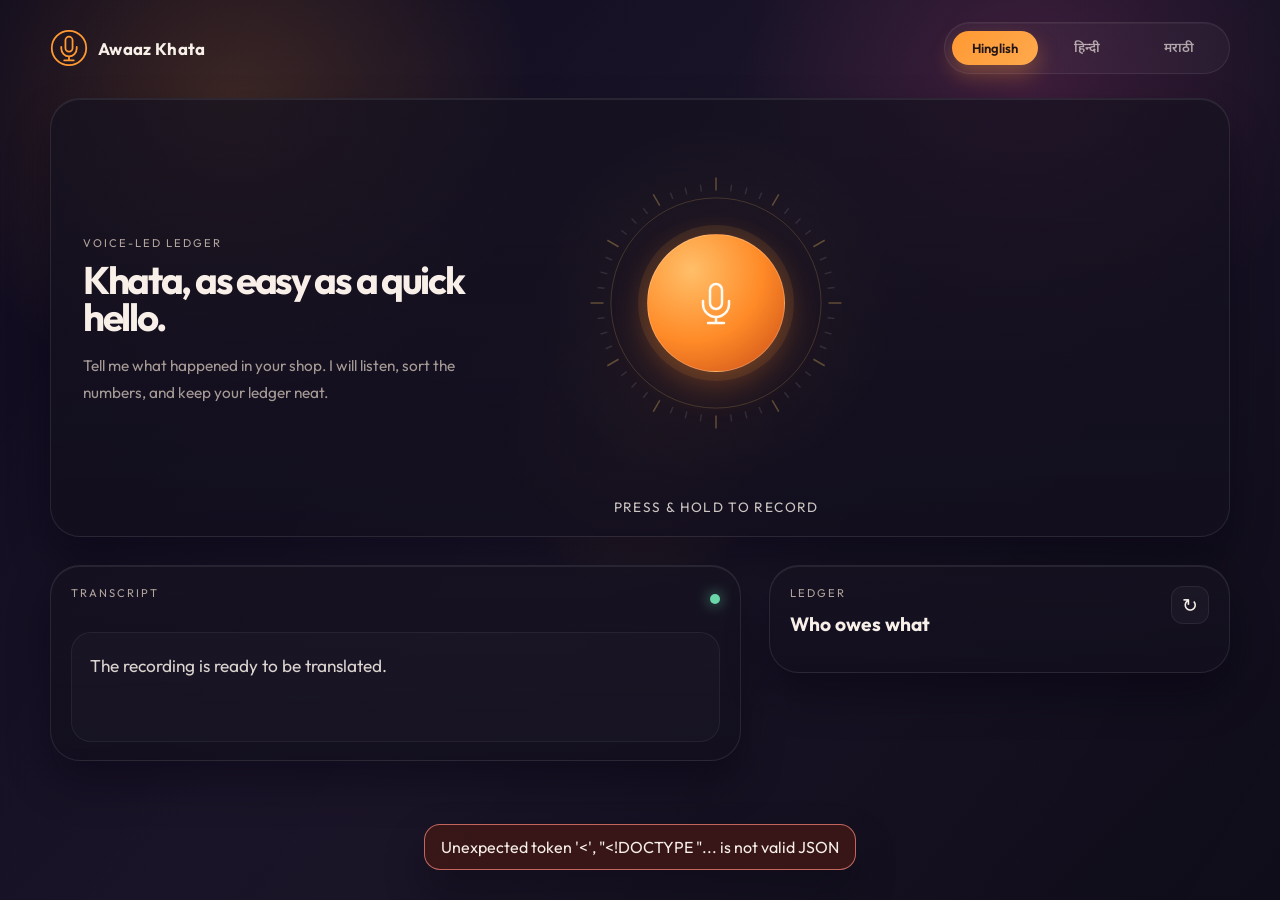
==== commit faaaddfa: "Fix voice ledger layout and customer intent" ====
--- a/frontend/index.html
+++ b/frontend/index.html
@@ -50,7 +50,7 @@
       </header>
 
       <main class="main-stage">
-        <section class="hero-panel glass-card">
+        <section class="hero-panel glass-card" id="hero-panel">
           <div class="hero-copy">
             <p class="eyebrow">Voice-led ledger</p>
             <h2>Khata, as easy as a quick hello.</h2>
@@ -72,7 +72,7 @@
             <p class="mic-status" id="mic-status">Press & hold to record</p>
           </div>
 
-          <aside class="summary-card glass-card">
+          <aside class="summary-card glass-card" hidden>
             <div class="summary-header">
               <div>
                 <p class="eyebrow">Aaj ka hisaab</p>
@@ -80,21 +80,21 @@
               </div>
               <span class="summary-pill">Live</span>
             </div>
-            <div class="summary-stats">
+            <div class="summary-stats" id="summary-stats" hidden>
               <div>
-                <strong data-value="14">₹0</strong>
+                <strong data-summary="credit">₹0</strong>
                 <span>Credit</span>
               </div>
               <div>
-                <strong data-value="9">₹0</strong>
+                <strong data-summary="paid">₹0</strong>
                 <span>Paid</span>
               </div>
               <div>
-                <strong data-value="5">₹0</strong>
+                <strong data-summary="customers">0</strong>
                 <span>Customers</span>
               </div>
             </div>
-            <div class="mini-chart" aria-hidden="true">
+            <div class="mini-chart" id="summary-chart" aria-hidden="true" hidden>
               <span style="--i: 0.2"></span>
               <span style="--i: 0.43"></span>
               <span style="--i: 0.58"></span>
@@ -107,17 +107,19 @@
         </section>
 
         <section class="content-grid">
-          <div class="transcript-panel glass-card">
+          <div class="transcript-panel glass-card" id="transcript-panel">
             <div class="panel-header">
               <p class="eyebrow">Transcript</p>
               <span class="status-dot"></span>
             </div>
             <div class="transcript-box" id="transcript-box">
               <p id="transcript-text">The recording is ready to be translated.</p>
+              <p id="transcript-original" class="transcript-original" hidden></p>
+              <p id="transcript-feedback" class="transcript-feedback" hidden></p>
             </div>
-            <div class="confirmation-stack" id="confirmation-stack" hidden>
+            <div class="confirmation-stack" id="confirmation-stack" aria-live="polite" hidden>
               <div class="confirmation-card" id="entry-card-list"></div>
-              <div class="action-row">
+              <div class="action-row" id="confirmation-actions">
                 <button type="button" class="ghost-btn" id="discard-button">Not now</button>
                 <button type="button" class="primary-btn" id="confirm-button">Save entry</button>
               </div>
--- a/frontend/styles.css
+++ b/frontend/styles.css
@@ -229,6 +229,10 @@
   overflow: hidden;
 }
 
+.hero-panel.has-no-transactions {
+  grid-template-columns: minmax(0, 1.1fr) minmax(220px, 0.88fr);
+}
+
 .hero-copy {
   padding: 10px 4px;
 }
@@ -442,10 +446,13 @@
   display: grid;
   grid-template-columns: minmax(0, 1.2fr) minmax(280px, 0.8fr);
   gap: 28px;
+  align-items: start;
 }
 
 .transcript-panel,
 .ledger-panel {
+  position: relative;
+  min-width: 0;
   padding: 20px 20px 18px;
 }
 
@@ -482,6 +489,20 @@
   color: rgba(247,239,232,0.88);
   font-size: 1.08rem;
   line-height: 1.7;
+}
+
+.transcript-box .transcript-original {
+  margin-top: 10px;
+  color: rgba(217, 204, 191, 0.58);
+  font-size: 0.76rem;
+  line-height: 1.5;
+}
+
+.transcript-box .transcript-feedback {
+  margin-top: 12px;
+  color: var(--gold);
+  font-size: 0.9rem;
+  font-weight: 600;
 }
 
 .confirmation-stack {
@@ -1002,6 +1023,10 @@
     text-align: center;
   }
 
+  .hero-panel.has-no-transactions {
+    grid-template-columns: 1fr;
+  }
+
   .hero-copy h2,
   .hero-text {
     max-width: none;
@@ -1262,6 +1287,8 @@
   .mini-chart span,
   .entry-card,
   .timeline-item,
+  .ledger-empty-state,
+  .customer-created-card,
   .reminder-chat {
     animation: none !important;
     transition: none !important;
@@ -1278,19 +1305,21 @@
   grid-template-columns: 42px minmax(0, 1fr);
   align-items: center;
   column-gap: 12px;
+  row-gap: 4px;
   width: 100%;
-  min-height: 94px;
+  min-height: 124px;
   padding: 16px;
   border: 1px solid rgba(255, 255, 255, 0.08);
   border-radius: 18px;
   background: rgba(255, 255, 255, 0.035);
   color: var(--text);
   text-align: left;
+  animation: promptIn 420ms ease both;
 }
 
 .ledger-panel .ledger-empty-icon {
   display: grid;
-  grid-row: span 2;
+  grid-row: span 4;
   width: 42px;
   height: 42px;
   place-items: center;
@@ -1307,522 +1336,76 @@
 }
 
 .ledger-panel .ledger-empty-state p {
+  grid-column: 2;
   align-self: start;
   margin: 3px 0 0;
   color: rgba(217, 204, 191, 0.72);
   font-size: 0.8rem;
   line-height: 1.45;
 }
-  width: 8px;
-  height: 8px;
-  border-radius: 50%;
-  background: #88a47c;
-}
-
-.is-recording .status-dot {
-  background: var(--rose);
-  box-shadow: 0 0 0 5px rgb(185 83 67 / 12%);
-  animation: pulse 1.1s ease-in-out infinite;
-}
-
-@keyframes pulse {
-  50% {
-    box-shadow: 0 0 0 9px rgb(185 83 67 / 5%);
-  }
-}
-
-.mic-area {
-  display: grid;
-  justify-items: center;
-  padding: 25px 0 8px;
-  touch-action: none;
-}
-
-.mic-button {
-  display: grid;
-  width: 100px;
-  height: 100px;
-  place-items: center;
-  border: 8px solid #edf0e7;
-  border-radius: 50%;
-  background: var(--green);
-  box-shadow: 0 8px 18px rgb(52 74 53 / 19%);
-  color: white;
-  cursor: pointer;
-  transition: transform 120ms ease, background 120ms ease;
-  -webkit-tap-highlight-color: transparent;
-}
-
-.mic-button:hover {
-  background: var(--green-dark);
-}
-
-.mic-button:active,
-.mic-button.is-recording {
-  transform: scale(0.95);
-  background: var(--rose);
-}
-
-.mic-button:focus-visible,
-.button:focus-visible,
-.refresh-button:focus-visible,
-.text-button:focus-visible,
-.ledger-row:focus-visible {
-  outline: 3px solid var(--saffron);
+
+.ledger-panel .ledger-empty-state .ledger-example {
+  color: var(--gold);
+  font-size: 0.8rem;
+  font-weight: 600;
+}
+
+.ledger-example-button {
+  justify-self: start;
+  grid-column: 2;
+  margin-top: 4px;
+  padding: 8px 12px;
+  border: 1px solid rgba(255, 207, 102, 0.24);
+  border-radius: 12px;
+  background: rgba(255, 153, 51, 0.1);
+  color: var(--gold);
+  font-size: 0.76rem;
+  font-weight: 700;
+}
+
+.ledger-example-button:focus-visible {
+  outline: 2px solid var(--gold);
   outline-offset: 3px;
 }
 
-.mic-button svg {
-  width: 36px;
-  fill: none;
-  stroke: currentColor;
-  stroke-linecap: round;
-  stroke-linejoin: round;
-  stroke-width: 2;
-}
-
-.mic-hint {
-  margin: 13px 0 0;
-  text-align: center;
-  font-size: 15px;
-  font-weight: 600;
-  line-height: 1.6;
-}
-
-.mic-hint span {
-  color: var(--muted);
-  font-size: 12px;
-  font-weight: 400;
-}
-
-.notice {
-  margin: 14px 0 3px;
-  padding: 12px 15px;
-  border-radius: 12px;
-  background: #f7f0df;
-  color: #684c25;
-  font-size: 14px;
-  line-height: 1.55;
-}
-
-.notice.error {
-  background: #f8e9e5;
-  color: #8e392f;
-}
-
-.notice.success {
-  background: var(--sage);
-  color: var(--green-dark);
-}
-
-#reply-audio {
-  width: 100%;
-  height: 39px;
-  margin: 11px 0 0;
-}
-
-.transcript-block,
-.clarification-block,
-.entries-block {
-  margin-top: 22px;
-  padding-top: 20px;
-  border-top: 1px solid var(--line);
-}
-
-.transcript-text {
-  margin-bottom: 0;
-  font-size: 17px;
-  line-height: 1.7;
-}
-
-.clarification-block {
+.customer-created-card {
   display: flex;
-  align-items: flex-start;
-  gap: 13px;
-  padding: 15px;
-  border: 1px solid #f0dfc1;
-  border-radius: 15px;
-  background: #fff8e9;
-}
-
-.clarification-icon {
-  display: grid;
-  flex: 0 0 30px;
-  height: 30px;
+  align-items: center;
+  gap: 14px;
+  padding: 17px;
+  border: 1px solid rgba(107, 214, 168, 0.36);
+  border-radius: 18px;
+  background: linear-gradient(135deg, rgba(107, 214, 168, 0.12), rgba(255, 255, 255, 0.025));
+  animation: entryIn 420ms cubic-bezier(0.2, 0.8, 0.2, 1) both;
+}
+
+.customer-created-icon {
+  display: grid;
+  flex: 0 0 38px;
+  width: 38px;
+  height: 38px;
   place-items: center;
   border-radius: 50%;
-  background: #f4e2c2;
-  color: #775022;
-  font-weight: 700;
-}
-
-.clarification-block p:last-child {
-  margin: 0;
-  font-size: 16px;
-  line-height: 1.6;
-}
-
-.entries-block .section-heading {
-  align-items: flex-end;
-  margin-bottom: 15px;
-}
-
-.section-heading h3 {
-  margin: 0;
-  font-size: 20px;
-  font-weight: 600;
-}
-
-.text-button {
-  padding: 6px 0;
-  border: 0;
-  background: none;
+  background: rgba(107, 214, 168, 0.16);
   color: var(--green);
-  font-size: 14px;
-  font-weight: 600;
-  cursor: pointer;
-}
-
-.entry-list {
-  display: grid;
-  gap: 11px;
-}
-
-.entry-card {
-  display: grid;
-  grid-template-columns:
-    minmax(95px, 1fr)
-    minmax(85px, 0.7fr)
-    minmax(120px, 1fr)
-    minmax(120px, 1fr)
-    auto
-    auto;
-  align-items: end;
-  gap: 12px;
-  padding: 15px;
-  border: 1px solid var(--line);
-  border-radius: 15px;
-  background: #fffefa;
-}
-
-.field-label {
-  display: grid;
-  gap: 6px;
-  color: var(--muted);
-  font-size: 11px;
-  font-weight: 600;
-}
-
-.field-label input,
-.field-label select {
-  width: 100%;
-  min-width: 0;
-  min-height: 42px;
-  padding: 9px 10px;
-  border: 1px solid var(--line);
-  border-radius: 9px;
-  outline-color: var(--green);
-  background: white;
-  color: var(--ink);
-  font-size: 14px;
-}
-
-.entry-remove {
-  display: grid;
-  width: 36px;
-  height: 40px;
-  place-items: center;
-  border: 0;
-  border-radius: 9px;
-  background: transparent;
-  color: var(--muted);
-  font-size: 19px;
-  cursor: pointer;
-}
-
-.entry-edit {
-  min-height: 40px;
-  padding: 0 4px;
-  border: 0;
-  background: transparent;
-  color: var(--green);
-  font-size: 13px;
-  font-weight: 600;
-  cursor: pointer;
-}
-
-.entry-edit:hover {
-  color: var(--green-dark);
-  text-decoration: underline;
-  text-underline-offset: 3px;
-}
-
-.entry-remove:hover {
-  background: #f8e9e5;
-  color: var(--rose);
-}
-
-.confirm-actions {
-  display: flex;
-  justify-content: flex-end;
-  gap: 10px;
-  margin-top: 17px;
-}
-
-.button {
-  min-height: 46px;
-  padding: 10px 17px;
-  border: 1px solid transparent;
-  border-radius: 12px;
-  font-size: 14px;
-  font-weight: 600;
-  cursor: pointer;
-}
-
-.button:disabled {
-  opacity: 0.55;
-  cursor: wait;
-}
-
-.button-quiet {
-  border-color: var(--line);
-  background: transparent;
-  color: var(--muted);
-}
-
-.button-primary {
-  background: var(--green);
-  color: white;
-}
-
-.button-primary:hover:not(:disabled) {
-  background: var(--green-dark);
-}
-
-.button-primary span {
-  margin-left: 5px;
-}
-
-.ledger-section {
-  padding: 37px 3px 9px;
-}
-
-.ledger-heading {
-  margin-bottom: 17px;
-}
-
-.refresh-button {
-  display: grid;
-  width: 39px;
-  height: 39px;
-  place-items: center;
-  border: 1px solid var(--line);
-  border-radius: 50%;
-  background: var(--card);
-  color: var(--green);
-  font-size: 22px;
-  cursor: pointer;
-}
-
-.ledger-list {
-  display: grid;
-  gap: 9px;
-}
-
-.empty-ledger {
-  display: flex;
-  align-items: center;
-  gap: 14px;
-  padding: 20px;
-  border: 1px dashed #d8d4c5;
-  border-radius: 16px;
-  color: var(--green);
-}
-
-.empty-ledger > span {
-  font-size: 25px;
-}
-
-.empty-ledger p {
-  margin: 0;
-  font-size: 15px;
-  font-weight: 600;
-  line-height: 1.6;
-}
-
-.empty-ledger p span {
-  color: var(--muted);
-  font-size: 13px;
-  font-weight: 400;
-}
-
-.ledger-row {
-  display: flex;
-  align-items: center;
-  justify-content: space-between;
-  gap: 14px;
-  width: 100%;
-  padding: 15px 17px;
-  border: 1px solid var(--line);
-  border-radius: 15px;
-  background: var(--card);
-  text-align: left;
-  cursor: pointer;
-  transition: transform 120ms ease, border-color 120ms ease;
-}
-
-.ledger-row:hover {
-  transform: translateY(-1px);
-  border-color: #c5cfbb;
-}
-
-.ledger-person {
-  display: grid;
-  gap: 4px;
-}
-
-.ledger-person strong {
-  font-size: 16px;
-  font-weight: 600;
-}
-
-.ledger-person span,
-.ledger-balance span {
-  color: var(--muted);
-  font-size: 12px;
-}
-
-.ledger-balance {
-  display: grid;
-  gap: 4px;
-  justify-items: end;
-}
-
-.ledger-balance strong {
-  color: var(--green);
-  font-size: 16px;
-  font-weight: 700;
-}
-
-.ledger-balance.is-clear strong {
-  color: var(--muted);
-}
-
-.ledger-footnote {
-  margin: 12px 0 0;
-  color: var(--muted);
-  font-size: 12px;
-  text-align: center;
-}
-
-.page-footer {
-  display: flex;
-  justify-content: center;
-  gap: 8px;
-  padding: 24px 0 35px;
-  color: var(--muted);
-  font-size: 12px;
-}
-
-.footer-flower {
-  color: #b47742;
-}
-
-.sr-only {
-  position: absolute;
-  width: 1px;
-  height: 1px;
-  overflow: hidden;
-  clip: rect(0, 0, 0, 0);
-  white-space: nowrap;
-  clip-path: inset(50%);
+  font-weight: 800;
+}
+
+.customer-created-card strong {
+  color: #b7f0d6;
+}
+
+.customer-created-card p {
+  margin: 5px 0 0;
+  color: rgba(217, 204, 191, 0.72);
+  font-size: 0.8rem;
+}
+
+@keyframes promptIn {
+  from { opacity: 0; transform: translateY(8px); }
+  to { opacity: 1; transform: translateY(0); }
 }
 
 [hidden] {
   display: none !important;
 }
-
-@media (max-width: 640px) {
-  .page-shell {
-    width: min(100% - 28px, 480px);
-  }
-
-  .topbar {
-    padding: 17px 0;
-  }
-
-  .welcome {
-    padding: 28px 0 22px;
-  }
-
-  .welcome-copy {
-    max-width: 330px;
-    font-size: 14px;
-  }
-
-  .voice-card {
-    padding: 20px 17px 21px;
-    border-radius: 21px;
-  }
-
-  .voice-card-heading {
-    align-items: flex-start;
-  }
-
-  .voice-card-heading h2 {
-    font-size: 19px;
-  }
-
-  .listen-badge {
-    gap: 6px;
-    max-width: 132px;
-    white-space: normal;
-    text-align: right;
-  }
-
-  .entry-card {
-    grid-template-columns: minmax(0, 1fr) minmax(0, 1fr) 38px 38px;
-    gap: 10px;
-    padding: 12px;
-  }
-
-  .entry-card .field-note {
-    grid-column: 1 / 3;
-    grid-row: 2;
-  }
-
-  .entry-card .field-type {
-    grid-column: 1 / 3;
-    grid-row: 3;
-  }
-
-  .entry-card .entry-edit {
-    grid-column: 3;
-    grid-row: 1;
-  }
-
-  .entry-card .entry-remove {
-    grid-column: 4;
-    grid-row: 1;
-    align-self: center;
-  }
-
-  .confirm-actions {
-    flex-direction: column-reverse;
-  }
-
-  .confirm-actions .button {
-    width: 100%;
-  }
-}
-
-@media (prefers-reduced-motion: reduce) {
-  *,
-  *::before,
-  *::after {
-    scroll-behavior: auto !important;
-    animation-duration: 0.01ms !important;
-    animation-iteration-count: 1 !important;
-    transition-duration: 0.01ms !important;
-  }
-}
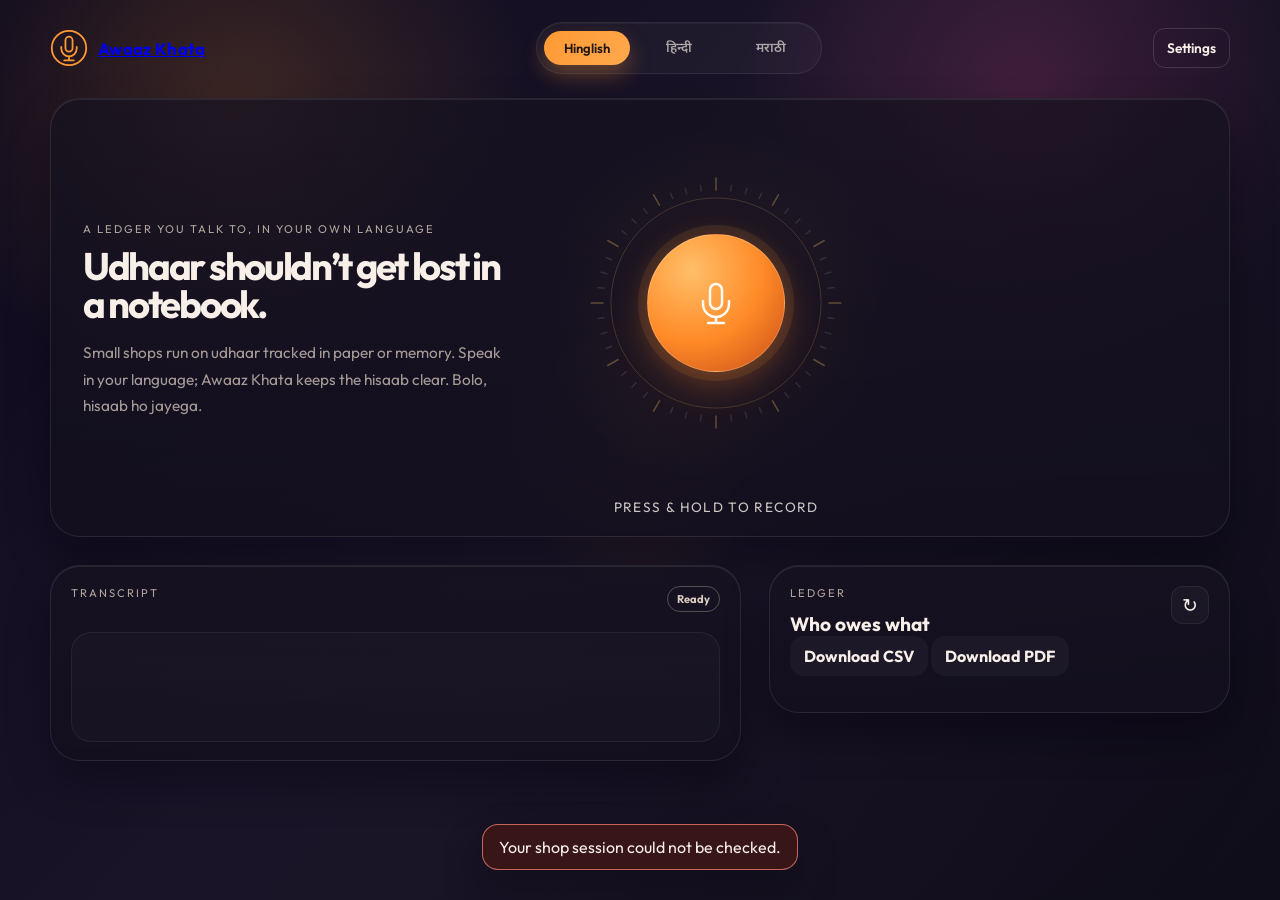
==== commit eea98ba7: "Add auth, landing page, settings, PWA, and reminder sharing with UPI" ====
--- a/frontend/index.html
+++ b/frontend/index.html
@@ -4,6 +4,7 @@
     <meta charset="utf-8">
     <meta name="viewport" content="width=device-width, initial-scale=1">
     <meta name="theme-color" content="#0f0b1e">
+    <link rel="manifest" href="/frontend/manifest.webmanifest">
     <meta name="description" content="Awaaz Khata, a voice-led ledger for Indian shopkeepers." />
     <title>Awaaz Khata</title>
     <link rel="preconnect" href="https://fonts.googleapis.com">
@@ -16,6 +17,9 @@
   <body data-theme="dark">
     <div class="page-noise" aria-hidden="true"></div>
     <div id="pointer-glow" aria-hidden="true"></div>
+    <div class="offline-banner" id="offline-banner" role="status" aria-live="polite" hidden>
+      You’re offline. The app shell is available; reconnect to update your khata.
+    </div>
 
     <div class="splash-screen" id="splash-screen">
       <div class="splash-mark-wrap" aria-hidden="true">
@@ -33,28 +37,29 @@
 
     <div class="app-shell">
       <header class="topbar">
-        <div class="brand" aria-label="Awaaz Khata home">
+        <a class="brand" href="/" aria-label="Awaaz Khata home">
           <svg viewBox="0 0 64 64" class="brand-mark" aria-hidden="true">
             <circle cx="32" cy="32" r="29"/>
             <rect x="26" y="13" width="12" height="25" rx="6"/>
             <path d="M19 30v3a13 13 0 0 0 26 0v-3M32 46v7m-8 0h16"/>
           </svg>
           <span>Awaaz Khata</span>
-        </div>
+        </a>
 
         <div class="language-toggle" aria-label="Select language" id="language-toggle">
           <button class="active" type="button" data-lang="hi-en">Hinglish</button>
           <button type="button" data-lang="hi-IN">हिन्दी</button>
           <button type="button" data-lang="mr-IN">मराठी</button>
         </div>
+        <a class="settings-link" href="/settings">Settings</a>
       </header>
 
       <main class="main-stage">
         <section class="hero-panel glass-card" id="hero-panel">
           <div class="hero-copy">
-            <p class="eyebrow">Voice-led ledger</p>
-            <h2>Khata, as easy as a quick hello.</h2>
-            <p class="hero-text">Tell me what happened in your shop. I will listen, sort the numbers, and keep your ledger neat.</p>
+            <p class="eyebrow">A ledger you talk to, in your own language</p>
+            <h2>Udhaar shouldn’t get lost in a notebook.</h2>
+            <p class="hero-text">Small shops run on udhaar tracked in paper or memory. Speak in your language; Awaaz Khata keeps the hisaab clear. Bolo, hisaab ho jayega.</p>
           </div>
 
           <div class="mic-stage-wrap">
@@ -110,10 +115,10 @@
           <div class="transcript-panel glass-card" id="transcript-panel">
             <div class="panel-header">
               <p class="eyebrow">Transcript</p>
-              <span class="status-dot"></span>
+              <span class="transcript-state" id="transcript-state" data-state="idle" aria-live="polite">Ready</span>
             </div>
             <div class="transcript-box" id="transcript-box">
-              <p id="transcript-text">The recording is ready to be translated.</p>
+              <p id="transcript-text"></p>
               <p id="transcript-original" class="transcript-original" hidden></p>
               <p id="transcript-feedback" class="transcript-feedback" hidden></p>
             </div>
@@ -134,6 +139,10 @@
               </div>
               <button type="button" class="icon-btn" id="refresh-ledger" aria-label="Refresh ledger">↻</button>
             </div>
+            <div class="ledger-export-actions">
+              <button type="button" class="ghost-btn" data-export-ledger="csv">Download CSV</button>
+              <button type="button" class="ghost-btn" data-export-ledger="pdf">Download PDF</button>
+            </div>
             <div id="ledger-list" class="ledger-list" aria-live="polite"></div>
           </aside>
         </section>
@@ -142,10 +151,12 @@
 
     <div class="notice hidden" id="notice" role="status" aria-live="polite"></div>
     <audio id="reply-audio" controls hidden></audio>
+    <script type="module" src="/frontend/pwa.js"></script>
 
     <div class="customer-drawer" id="customer-drawer" aria-hidden="true">
       <div class="drawer-backdrop" data-close="drawer"></div>
       <div class="drawer-panel">
+        <div class="drawer-handle" aria-hidden="true"></div>
         <div class="drawer-header">
           <div class="drawer-title-wrap">
             <div class="drawer-avatar" id="drawer-avatar">A</div>
@@ -167,6 +178,10 @@
           </div>
         </div>
         <div class="timeline" id="drawer-timeline"></div>
+        <div class="drawer-actions">
+          <button type="button" class="ghost-btn" data-export-customer="csv">Export CSV</button>
+          <button type="button" class="ghost-btn" data-export-customer="pdf">Export PDF</button>
+        </div>
         <button type="button" class="primary-btn reminder-btn" id="send-reminder">
           <span class="bubble-icon">✦</span>
           Send reminder
@@ -177,6 +192,7 @@
             <span class="chat-play" aria-hidden="true">▶</span>
             <p id="reminder-message">Hello, your balance is due.</p>
           </div>
+          <div class="reminder-actions" id="reminder-actions"></div>
         </div>
       </div>
     </div>
--- a/frontend/styles.css
+++ b/frontend/styles.css
@@ -462,6 +462,35 @@
   justify-content: space-between;
 }
 
+.transcript-state {
+  padding: 5px 9px;
+  border: 1px solid rgba(217, 204, 191, 0.32);
+  border-radius: 999px;
+  color: var(--muted);
+  font-size: 0.7rem;
+  font-weight: 700;
+}
+
+.transcript-state[data-state="listening"] {
+  border-color: rgba(107, 214, 168, 0.55);
+  color: #b7f0d6;
+}
+
+.transcript-state[data-state="processing"] {
+  border-color: rgba(255, 207, 102, 0.55);
+  color: var(--gold);
+}
+
+.transcript-state[data-state="done"] {
+  border-color: rgba(107, 214, 168, 0.4);
+  color: #b7f0d6;
+}
+
+.transcript-state[data-state="error"] {
+  border-color: rgba(255, 138, 124, 0.55);
+  color: #ffc2b8;
+}
+
 .panel-header h3 {
   margin: 0;
   font-size: 1.2rem;
@@ -699,6 +728,7 @@
 }
 
 .ledger-name strong {
+  color: var(--text);
   font-size: 1rem;
   white-space: nowrap;
   overflow: hidden;
@@ -773,7 +803,7 @@
   position: absolute;
   right: 0;
   bottom: 0;
-  width: min(420px, 100%);
+  width: min(460px, 100%);
   height: min(86vh, 700px);
   padding: 20px 18px 18px;
   border-radius: 26px 26px 0 0;
@@ -784,6 +814,10 @@
   box-shadow: 0 -24px 56px rgba(0, 0, 0, 0.42);
 }
 
+.drawer-handle {
+  display: none;
+}
+
 .customer-drawer.is-open .drawer-panel {
   transform: translateY(0);
 }
@@ -909,6 +943,22 @@
 .reminder-chat {
   margin-top: 18px;
   animation: bubbleIn 250ms ease;
+}
+
+.reminder-actions {
+  display: flex;
+  flex-wrap: wrap;
+  gap: 8px;
+  margin-top: 12px;
+}
+
+.reminder-link {
+  display: inline-flex;
+  min-height: 44px;
+  align-items: center;
+  justify-content: center;
+  padding: 10px 14px;
+  text-decoration: none;
 }
 
 .chat-head {
@@ -1037,7 +1087,7 @@
   }
 }
 
-@media (max-width: 560px) {
+@media (max-width: 599px) {
   .app-shell {
     width: min(100% - 18px, 760px);
     padding-top: 14px;
@@ -1076,8 +1126,37 @@
   }
 
   .drawer-panel {
-    height: 80vh;
+    right: 0;
+    left: 0;
+    width: 100%;
+    height: min(88dvh, 760px);
     border-radius: 22px 22px 0 0;
+  }
+
+  .drawer-handle {
+    display: block;
+    width: 44px;
+    height: 5px;
+    margin: 0 auto 16px;
+    border-radius: 999px;
+    background: rgba(247, 239, 232, 0.55);
+  }
+}
+
+@media (max-width: 599px) {
+  .hero-panel,
+  .hero-panel.has-no-transactions {
+    grid-template-columns: minmax(0, 1fr);
+  }
+
+  .hero-copy {
+    grid-row: 1;
+  }
+
+  .mic-stage-wrap {
+    grid-row: 2;
+    justify-self: center;
+    width: 100%;
   }
 }
 
@@ -1409,3 +1488,586 @@
 [hidden] {
   display: none !important;
 }
+
+.marketing-page,
+.auth-page {
+  min-height: 100vh;
+}
+
+.marketing-nav,
+.marketing-footer {
+  position: relative;
+  z-index: 3;
+  display: flex;
+  width: min(1120px, calc(100% - 40px));
+  align-items: center;
+  justify-content: space-between;
+  gap: 20px;
+  margin: 0 auto;
+}
+
+.marketing-nav {
+  padding: 24px 0;
+}
+
+.marketing-nav nav {
+  display: flex;
+  align-items: center;
+  gap: 22px;
+}
+
+.marketing-nav a,
+.marketing-footer a {
+  color: var(--text);
+  text-decoration: none;
+}
+
+.marketing-nav nav > a:not(.primary-btn) {
+  color: var(--muted);
+}
+
+.marketing-nav .primary-btn,
+.marketing-actions .primary-btn {
+  display: inline-flex;
+  min-height: 48px;
+  align-items: center;
+  justify-content: center;
+  text-decoration: none;
+}
+
+.brand-mark-small {
+  display: grid;
+  width: 38px;
+  height: 38px;
+  place-items: center;
+  border: 1px solid rgba(255, 183, 77, 0.45);
+  border-radius: 50%;
+  background: rgba(255, 153, 51, 0.12);
+  color: var(--gold);
+  font-size: 1.3rem;
+  box-shadow: 0 0 22px rgba(255, 153, 51, 0.16);
+}
+
+.marketing-shell {
+  position: relative;
+  z-index: 2;
+  width: min(1120px, calc(100% - 40px));
+  margin: 0 auto;
+}
+
+.marketing-hero {
+  display: grid;
+  min-height: min(690px, calc(100vh - 90px));
+  grid-template-columns: minmax(0, 1.2fr) minmax(280px, 0.8fr);
+  align-items: center;
+  gap: 30px;
+  padding: 58px 0 72px;
+}
+
+.marketing-hero-copy h1 {
+  margin: 0;
+  max-width: 720px;
+  font-size: clamp(2.7rem, 6.2vw, 5.4rem);
+  line-height: 0.99;
+  letter-spacing: -0.065em;
+}
+
+.marketing-hero-copy h1 span {
+  color: var(--gold);
+}
+
+.marketing-hero-copy .hero-text {
+  max-width: 600px;
+  color: var(--muted);
+  font-size: 1.08rem;
+  line-height: 1.7;
+}
+
+.marketing-tagline {
+  margin: 22px 0;
+  color: var(--gold);
+  font-size: clamp(1.4rem, 3vw, 2rem);
+  font-weight: 700;
+}
+
+.marketing-actions {
+  display: flex;
+  flex-wrap: wrap;
+  gap: 12px;
+}
+
+.marketing-actions .ghost-btn {
+  min-height: 48px;
+  padding-inline: 20px;
+  border: 1px solid rgba(255, 255, 255, 0.12);
+  color: var(--text);
+}
+
+.demo-orb-stage {
+  position: relative;
+  display: grid;
+  min-height: 370px;
+  place-items: center;
+  isolation: isolate;
+}
+
+.demo-orb-halo,
+.demo-orb {
+  position: absolute;
+  width: min(300px, 70vw);
+  aspect-ratio: 1;
+  border-radius: 50%;
+}
+
+.demo-orb-halo {
+  border: 1px solid rgba(255, 183, 77, 0.34);
+  box-shadow: 0 0 0 24px rgba(255, 153, 51, 0.045), 0 0 85px rgba(255, 153, 51, 0.24);
+  animation: demo-orb-pulse 3.6s ease-in-out infinite;
+}
+
+.demo-orb {
+  display: grid;
+  place-items: center;
+  overflow: hidden;
+  border: 1px solid rgba(255, 227, 183, 0.58);
+  background:
+    radial-gradient(circle at 34% 28%, rgba(255, 233, 193, 0.95), transparent 12%),
+    radial-gradient(circle at 36% 34%, #ffbd66, #ff852c 42%, #b43c20 75%, #401a30 100%);
+  box-shadow: inset -22px -26px 52px rgba(44, 9, 21, 0.35), 0 24px 80px rgba(236, 102, 43, 0.34);
+  animation: demo-orb-float 5s ease-in-out infinite;
+}
+
+.demo-orb span {
+  color: rgba(255, 248, 230, 0.95);
+  font-size: 5rem;
+  font-weight: 700;
+  text-shadow: 0 4px 30px rgba(69, 21, 8, 0.42);
+}
+
+.demo-orb-caption {
+  position: absolute;
+  top: calc(50% + 170px);
+  margin: 0;
+  color: var(--muted);
+  text-align: center;
+}
+
+.marketing-error {
+  color: var(--red);
+}
+
+.marketing-section,
+.why-section {
+  padding: 62px 0;
+}
+
+.marketing-section > h2,
+.why-section h2 {
+  margin: 0 0 26px;
+  font-size: clamp(2rem, 4vw, 3.2rem);
+  letter-spacing: -0.05em;
+}
+
+.steps-grid {
+  display: grid;
+  grid-template-columns: repeat(3, minmax(0, 1fr));
+  gap: 16px;
+}
+
+.feature-card {
+  min-height: 190px;
+  padding: 24px;
+  border: 1px solid var(--line);
+  border-radius: 22px;
+  background: linear-gradient(180deg, rgba(22, 18, 32, 0.85), rgba(19, 15, 30, 0.7));
+}
+
+.feature-card h3 {
+  margin: 8px 0;
+  font-size: 1.3rem;
+}
+
+.feature-card p,
+.why-section > p:last-child {
+  margin: 0;
+  color: var(--muted);
+  line-height: 1.7;
+}
+
+.step-number {
+  color: var(--gold);
+  font-size: 0.8rem;
+  letter-spacing: 0.12em;
+}
+
+.why-section {
+  max-width: 810px;
+  margin: 20px auto 60px;
+  padding: 38px;
+  border: 1px solid rgba(255, 153, 51, 0.22);
+  border-radius: 28px;
+  background: linear-gradient(145deg, rgba(255, 153, 51, 0.1), rgba(27, 19, 38, 0.82));
+}
+
+.marketing-footer {
+  padding: 24px 0 34px;
+  border-top: 1px solid var(--line);
+  color: var(--muted);
+  font-size: 0.9rem;
+}
+
+.auth-shell {
+  position: relative;
+  z-index: 2;
+  display: grid;
+  min-height: 100vh;
+  align-content: start;
+  justify-items: center;
+  gap: 24px;
+  padding: 28px 16px 48px;
+}
+
+.auth-brand {
+  text-decoration: none;
+}
+
+.auth-card {
+  width: min(520px, 100%);
+  padding: clamp(22px, 5vw, 38px);
+}
+
+.auth-card h1 {
+  margin: 0;
+  font-size: clamp(1.8rem, 6vw, 2.5rem);
+  letter-spacing: -0.045em;
+}
+
+.auth-intro {
+  margin: 10px 0 24px;
+  color: var(--muted);
+  line-height: 1.55;
+}
+
+.auth-card form > label,
+.language-picker {
+  display: grid;
+  gap: 8px;
+  margin: 14px 0;
+  color: var(--text);
+  font-weight: 600;
+}
+
+.auth-card input,
+.auth-card select {
+  width: 100%;
+  min-height: 54px;
+  padding: 12px 14px;
+  border: 1px solid rgba(255, 255, 255, 0.18);
+  border-radius: 14px;
+  outline: none;
+  background: rgba(255, 255, 255, 0.055);
+  color: var(--text);
+}
+
+.auth-card input:focus,
+.auth-card select:focus {
+  border-color: var(--gold);
+  box-shadow: 0 0 0 3px rgba(255, 207, 102, 0.16);
+}
+
+.auth-card select option {
+  color: #201514;
+}
+
+.auth-submit {
+  width: 100%;
+  min-height: 52px;
+  margin-top: 10px;
+}
+
+.auth-switch {
+  margin: 22px 0 0;
+  color: var(--muted);
+  text-align: center;
+}
+
+.auth-switch a {
+  color: var(--gold);
+  font-weight: 600;
+}
+
+.privacy-note {
+  margin: 18px 0;
+  color: var(--muted);
+  font-size: 0.88rem;
+  line-height: 1.55;
+}
+
+.auth-error {
+  margin: 0 0 18px;
+  padding: 12px 14px;
+  border: 1px solid rgba(255, 138, 124, 0.5);
+  border-radius: 14px;
+  background: rgba(60, 24, 24, 0.65);
+  color: #ffd1c9;
+}
+
+@keyframes demo-orb-pulse {
+  50% { transform: scale(1.08); opacity: 0.52; }
+}
+
+@keyframes demo-orb-float {
+  50% { transform: translateY(-9px) rotate(3deg); }
+}
+
+@media (max-width: 700px) {
+  .marketing-nav,
+  .marketing-footer,
+  .marketing-shell {
+    width: min(100% - 32px, 600px);
+  }
+
+  .marketing-nav {
+    align-items: flex-start;
+  }
+
+  .marketing-nav nav {
+    gap: 12px;
+  }
+
+  .marketing-nav nav > a:first-child {
+    display: none;
+  }
+
+  .marketing-hero {
+    min-height: unset;
+    grid-template-columns: minmax(0, 1fr);
+    padding: 38px 0 46px;
+  }
+
+  .marketing-hero-copy {
+    grid-row: 1;
+  }
+
+  .demo-orb-stage {
+    grid-row: 2;
+    min-height: 300px;
+  }
+
+  .demo-orb,
+  .demo-orb-halo {
+    width: min(230px, 65vw);
+  }
+
+  .demo-orb-caption {
+    top: calc(50% + 133px);
+  }
+
+  .marketing-section,
+  .why-section {
+    padding: 38px 0;
+  }
+
+  .steps-grid {
+    grid-template-columns: 1fr;
+  }
+
+  .feature-card {
+    min-height: unset;
+  }
+
+  .why-section {
+    padding: 24px;
+  }
+
+  .marketing-footer {
+    flex-wrap: wrap;
+    justify-content: center;
+    text-align: center;
+  }
+}
+
+@media (prefers-reduced-motion: reduce) {
+  .demo-orb,
+  .demo-orb-halo {
+    animation: none;
+  }
+}
+
+.settings-link {
+  display: inline-flex;
+  min-height: 40px;
+  align-items: center;
+  padding: 8px 13px;
+  border: 1px solid rgba(255, 255, 255, 0.14);
+  border-radius: 12px;
+  color: var(--text);
+  font-size: 0.86rem;
+  font-weight: 600;
+  text-decoration: none;
+}
+
+.offline-banner {
+  position: fixed;
+  top: 10px;
+  left: 50%;
+  z-index: 60;
+  width: min(94vw, 620px);
+  padding: 12px 16px;
+  border: 1px solid rgba(255, 207, 102, 0.62);
+  border-radius: 14px;
+  background: #24180f;
+  color: #ffe0a6;
+  font-size: 0.9rem;
+  line-height: 1.45;
+  text-align: center;
+  transform: translateX(-50%);
+  box-shadow: 0 12px 32px rgba(0, 0, 0, 0.35);
+}
+
+.settings-shell {
+  justify-items: stretch;
+}
+
+.settings-nav {
+  display: flex;
+  width: min(720px, 100%);
+  justify-content: space-between;
+  align-items: center;
+  justify-self: center;
+}
+
+.settings-nav .ghost-btn {
+  color: var(--text);
+  text-decoration: none;
+}
+
+.settings-card {
+  width: min(720px, 100%);
+  justify-self: center;
+  padding: clamp(22px, 5vw, 38px);
+}
+
+.settings-card h1 {
+  margin: 0;
+  font-size: clamp(1.8rem, 6vw, 2.5rem);
+}
+
+.settings-card form > label {
+  display: grid;
+  gap: 8px;
+  margin: 16px 0;
+  color: var(--text);
+  font-weight: 600;
+}
+
+.settings-card input,
+.settings-card select {
+  width: 100%;
+  min-height: 54px;
+  padding: 12px 14px;
+  border: 1px solid rgba(255, 255, 255, 0.18);
+  border-radius: 14px;
+  outline: none;
+  background: rgba(255, 255, 255, 0.055);
+  color: var(--text);
+}
+
+.settings-card select option {
+  color: #201514;
+}
+
+.settings-account-actions {
+  display: grid;
+  gap: 8px;
+  margin-top: 28px;
+  padding-top: 18px;
+  border-top: 1px solid var(--line);
+}
+
+.danger-btn {
+  border: 1px solid rgba(255, 138, 124, 0.42);
+  border-radius: 14px;
+  background: rgba(255, 138, 124, 0.1);
+  color: #ffc2b8;
+  font: inherit;
+  font-weight: 700;
+}
+
+.settings-success {
+  border-color: rgba(107, 214, 168, 0.5);
+  background: rgba(12, 26, 22, 0.8);
+  color: #b7f0d6;
+}
+
+.drawer-panel {
+  overflow-y: auto;
+  overscroll-behavior: contain;
+}
+
+.drawer-actions {
+  display: grid;
+  grid-template-columns: repeat(2, minmax(0, 1fr));
+  gap: 8px;
+  margin-top: 14px;
+}
+
+.drawer-actions .ghost-btn {
+  width: 100%;
+  min-height: 46px;
+  border: 1px solid rgba(255, 255, 255, 0.14);
+  color: var(--text);
+}
+
+@media (min-width: 600px) {
+  .drawer-panel {
+    top: 0;
+    right: 0;
+    bottom: 0;
+    width: min(460px, 94vw);
+    height: 100%;
+    border-radius: 24px 0 0 24px;
+    transform: translateX(100%);
+  }
+
+  .customer-drawer.is-open .drawer-panel {
+    transform: translateX(0);
+  }
+}
+
+@media (max-width: 599px) {
+  .topbar {
+    display: grid;
+    grid-template-columns: 1fr auto;
+  }
+
+  .topbar .language-toggle {
+    grid-column: 1 / -1;
+    grid-row: 2;
+  }
+
+  .settings-link {
+    grid-column: 2;
+    grid-row: 1;
+    justify-self: end;
+  }
+
+  .drawer-panel {
+    top: auto;
+    right: 0;
+    bottom: 0;
+    left: 0;
+    width: 100%;
+    height: min(88dvh, 760px);
+    border-radius: 22px 22px 0 0;
+    transform: translateY(100%);
+  }
+
+  .customer-drawer.is-open .drawer-panel {
+    transform: translateY(0);
+  }
+
+  .drawer-panel .timeline {
+    max-height: min(34vh, 280px);
+  }
+}
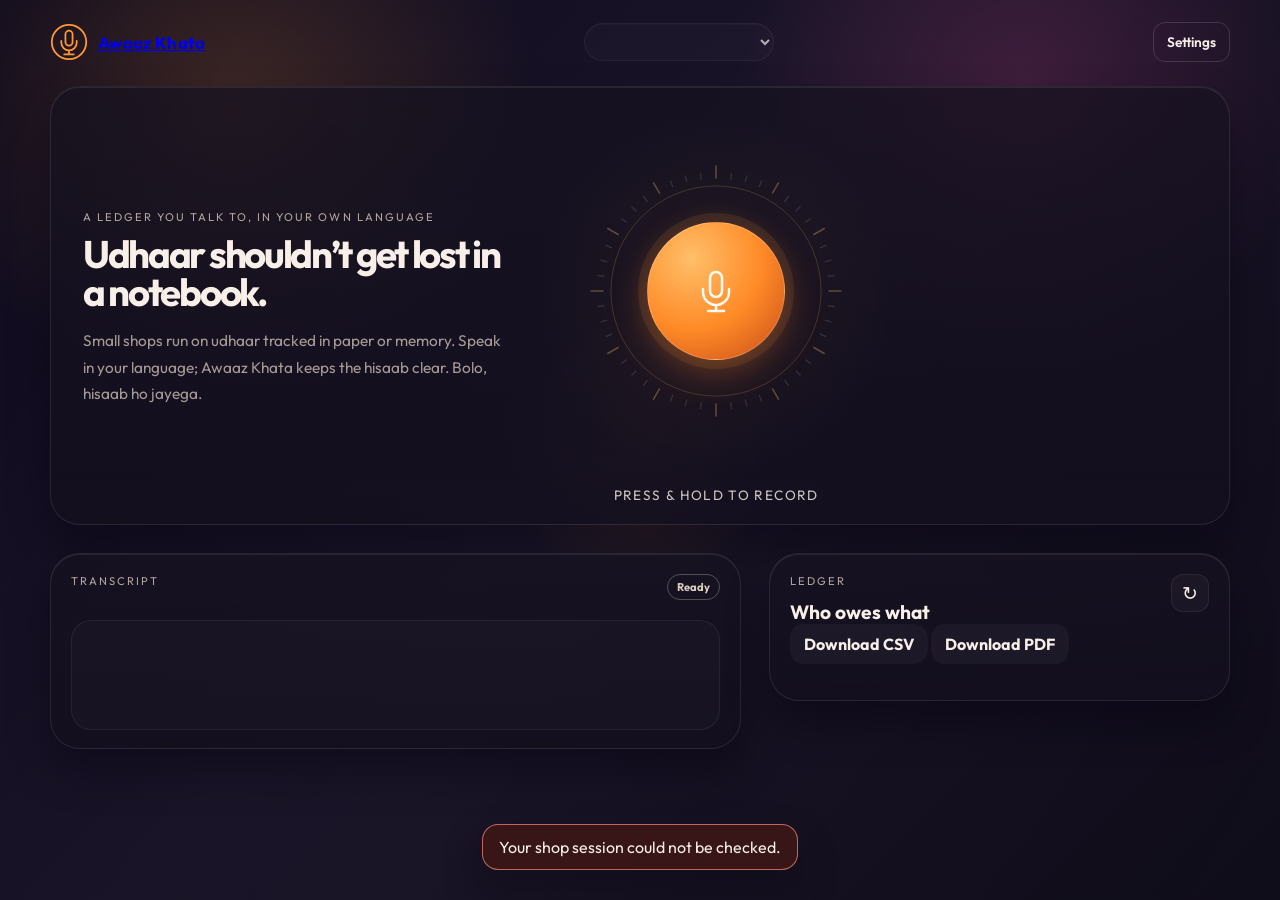
==== commit 41548fb1: "added languages" ====
--- a/frontend/index.html
+++ b/frontend/index.html
@@ -46,11 +46,7 @@
           <span>Awaaz Khata</span>
         </a>
 
-        <div class="language-toggle" aria-label="Select language" id="language-toggle">
-          <button class="active" type="button" data-lang="hi-en">Hinglish</button>
-          <button type="button" data-lang="hi-IN">हिन्दी</button>
-          <button type="button" data-lang="mr-IN">मराठी</button>
-        </div>
+        <select class="language-select" aria-label="Select language" id="language-toggle"></select>
         <a class="settings-link" href="/settings">Settings</a>
       </header>
 
--- a/frontend/styles.css
+++ b/frontend/styles.css
@@ -177,33 +177,20 @@
   filter: drop-shadow(0 0 16px rgba(255, 153, 51, 0.55));
 }
 
-.language-toggle {
-  display: flex;
-  align-items: center;
-  gap: 6px;
-  padding: 7px;
+.language-select {
+  min-width: 190px;
+  padding: 9px 34px 9px 12px;
   border: 1px solid rgba(255,255,255,0.08);
   border-radius: 999px;
   background: rgba(255,255,255,0.03);
   box-shadow: inset 0 1px 0 rgba(255,255,255,0.04);
-}
-
-.language-toggle button {
-  border: 0;
-  border-radius: 999px;
-  background: transparent;
-  color: rgba(247, 239, 232, 0.65);
-  min-width: 86px;
-  padding: 9px 12px;
+  color: var(--text);
   font-size: 0.82rem;
   font-weight: 600;
-  transition: transform 220ms ease, background 220ms ease, color 220ms ease, box-shadow 220ms ease;
-}
-
-.language-toggle button.active {
-  background: linear-gradient(135deg, var(--accent), #ffa94d);
+}
+
+.language-select option {
   color: #201514;
-  box-shadow: 0 10px 22px rgba(255, 153, 51, 0.32);
 }
 
 .main-stage {
@@ -1098,13 +1085,8 @@
     flex-direction: column;
   }
 
-  .language-toggle {
+  .language-select {
     width: 100%;
-    justify-content: space-between;
-  }
-
-  .language-toggle button {
-    flex: 1 1 0;
   }
 
   .hero-panel {
@@ -1279,7 +1261,7 @@
 }
 
 .mic-button:focus-visible,
-.language-toggle button:focus-visible,
+.language-select:focus-visible,
 .primary-btn:focus-visible,
 .ghost-btn:focus-visible,
 .icon-btn:focus-visible,
@@ -2041,7 +2023,7 @@
     grid-template-columns: 1fr auto;
   }
 
-  .topbar .language-toggle {
+  .topbar .language-select {
     grid-column: 1 / -1;
     grid-row: 2;
   }
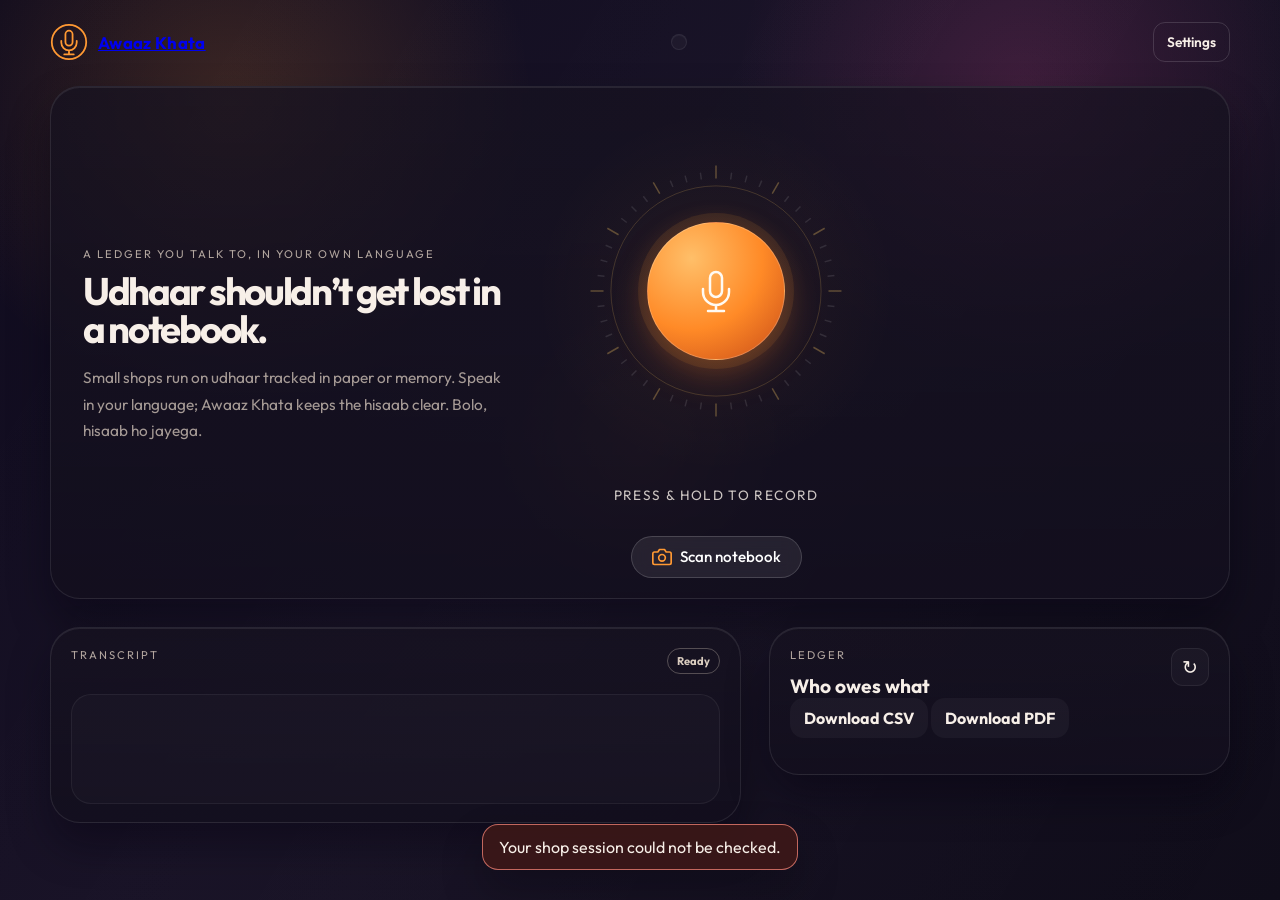
==== commit 36add480: "multilingual support, gemini fixes, notebook scan with separate fast model" ====
--- a/frontend/index.html
+++ b/frontend/index.html
@@ -9,7 +9,7 @@
     <title>Awaaz Khata</title>
     <link rel="preconnect" href="https://fonts.googleapis.com">
     <link rel="preconnect" href="https://fonts.gstatic.com" crossorigin>
-    <link href="https://fonts.googleapis.com/css2?family=Noto+Sans+Devanagari:wght@400;500;600;700&family=Outfit:wght@400;500;600;700;800&display=swap" rel="stylesheet" media="print" onload="this.media='all'">
+    <link href="https://fonts.googleapis.com/css2?family=Noto+Sans+Bengali:wght@400;500;600;700&family=Noto+Sans+Devanagari:wght@400;500;600;700&family=Noto+Sans+Gujarati:wght@400;500;600;700&family=Noto+Sans+Gurmukhi:wght@400;500;600;700&family=Noto+Sans+Kannada:wght@400;500;600;700&family=Noto+Sans+Malayalam:wght@400;500;600;700&family=Noto+Sans+Tamil:wght@400;500;600;700&family=Noto+Sans+Telugu:wght@400;500;600;700&family=Outfit:wght@400;500;600;700;800&display=swap" rel="stylesheet" media="print" onload="this.media='all'">
     <link rel="stylesheet" href="/frontend/styles.css">
     <script src="https://cdn.jsdelivr.net/npm/gsap@3.12.5/dist/gsap.min.js" async></script>
     <script type="module" src="/frontend/app.js" defer></script>
@@ -46,7 +46,7 @@
           <span>Awaaz Khata</span>
         </a>
 
-        <select class="language-select" aria-label="Select language" id="language-toggle"></select>
+        <div class="language-toggle" role="group" aria-label="Select language" id="language-toggle"></div>
         <a class="settings-link" href="/settings">Settings</a>
       </header>
 
@@ -71,6 +71,16 @@
               </button>
             </div>
             <p class="mic-status" id="mic-status">Press & hold to record</p>
+            <div class="scan-action-wrap">
+              <button id="scan-button" class="scan-button secondary-btn" type="button" aria-label="Scan notebook" title="Scan notebook">
+                <svg class="camera-icon" viewBox="0 0 24 24" width="20" height="20" fill="none" stroke="currentColor" stroke-width="2" stroke-linecap="round" stroke-linejoin="round" aria-hidden="true">
+                  <path d="M23 19a2 2 0 0 1-2 2H3a2 2 0 0 1-2-2V8a2 2 0 0 1 2-2h4l2-3h6l2 3h4a2 2 0 0 1 2 2z"/>
+                  <circle cx="12" cy="13" r="4"/>
+                </svg>
+                <span id="scan-button-label">Scan notebook</span>
+              </button>
+              <input type="file" id="scan-file-input" accept="image/jpeg,image/png,image/webp,image/heic,image/*" hidden />
+            </div>
           </div>
 
           <aside class="summary-card glass-card" hidden>
@@ -111,6 +121,7 @@
           <div class="transcript-panel glass-card" id="transcript-panel">
             <div class="panel-header">
               <p class="eyebrow">Transcript</p>
+              <span class="detected-language" id="detected-language" aria-live="polite" hidden></span>
               <span class="transcript-state" id="transcript-state" data-state="idle" aria-live="polite">Ready</span>
             </div>
             <div class="transcript-box" id="transcript-box">
@@ -192,5 +203,59 @@
         </div>
       </div>
     </div>
+    <div class="scan-modal" id="scan-modal" aria-hidden="true" hidden>
+      <div class="scan-backdrop" id="scan-backdrop"></div>
+      <div class="scan-dialog glass-card" role="dialog" aria-labelledby="scan-modal-title">
+        <div class="scan-modal-header">
+          <div class="scan-title-wrap">
+            <svg class="camera-icon" viewBox="0 0 24 24" width="22" height="22" fill="none" stroke="currentColor" stroke-width="2" aria-hidden="true">
+              <path d="M23 19a2 2 0 0 1-2 2H3a2 2 0 0 1-2-2V8a2 2 0 0 1 2-2h4l2-3h6l2 3h4a2 2 0 0 1 2 2z"/>
+              <circle cx="12" cy="13" r="4"/>
+            </svg>
+            <h3 id="scan-modal-title">Scan old notebook</h3>
+          </div>
+          <button type="button" class="close-button" id="scan-close-button" aria-label="Close">×</button>
+        </div>
+
+        <div class="scan-modal-body">
+          <div class="scan-preview-container" id="scan-preview-container">
+            <img id="scan-preview-image" class="scan-preview-image" alt="Notebook preview" />
+            <div class="scan-sweep-overlay" id="scan-sweep-overlay" hidden>
+              <div class="scan-sweep-bar"></div>
+              <p class="scan-status-text" id="scan-status-text">Scanning notebook...</p>
+            </div>
+          </div>
+
+          <div class="scan-safety-note" id="scan-safety-note">
+            <svg viewBox="0 0 24 24" width="18" height="18" fill="none" stroke="currentColor" stroke-width="2" stroke-linecap="round" stroke-linejoin="round" aria-hidden="true">
+              <circle cx="12" cy="12" r="10"/>
+              <line x1="12" y1="8" x2="12" y2="12"/>
+              <line x1="12" y1="16" x2="12.01" y2="16"/>
+            </svg>
+            <span id="scan-safety-text">Check names and amounts before adding.</span>
+          </div>
+
+          <div class="scan-table-wrap" id="scan-table-wrap" hidden>
+            <table class="scan-review-table" id="scan-review-table">
+              <thead>
+                <tr>
+                  <th class="col-check"><input type="checkbox" id="scan-select-all" checked aria-label="Select all" /></th>
+                  <th id="th-person">Customer</th>
+                  <th id="th-amount">Amount (₹)</th>
+                  <th id="th-type">Type</th>
+                  <th id="th-note">Note</th>
+                </tr>
+              </thead>
+              <tbody id="scan-table-body"></tbody>
+            </table>
+          </div>
+        </div>
+
+        <div class="scan-actions" id="scan-actions">
+          <button type="button" class="ghost-btn" id="scan-cancel-button">Cancel</button>
+          <button type="button" class="primary-btn" id="scan-confirm-button" disabled>Add all selected</button>
+        </div>
+      </div>
+    </div>
   </body>
 </html>
--- a/frontend/styles.css
+++ b/frontend/styles.css
@@ -35,8 +35,51 @@
     radial-gradient(circle at 80% 10%, rgba(255, 79, 163, 0.16), transparent 22%),
     linear-gradient(135deg, var(--bg) 0%, var(--bg-2) 46%, #100d1a 100%);
   color: var(--text);
-  font-family: "Outfit", "Noto Sans Devanagari", sans-serif;
+  font-family:
+    "Outfit",
+    "Noto Sans Devanagari",
+    "Noto Sans Tamil",
+    "Noto Sans Telugu",
+    "Noto Sans Gujarati",
+    "Noto Sans Bengali",
+    "Noto Sans Kannada",
+    "Noto Sans Malayalam",
+    "Noto Sans Gurmukhi",
+    sans-serif;
   text-rendering: optimizeLegibility;
+}
+
+:lang(hi),
+:lang(mr) {
+  font-family: "Noto Sans Devanagari", "Outfit", sans-serif;
+}
+
+:lang(ta) {
+  font-family: "Noto Sans Tamil", "Outfit", sans-serif;
+}
+
+:lang(te) {
+  font-family: "Noto Sans Telugu", "Outfit", sans-serif;
+}
+
+:lang(gu) {
+  font-family: "Noto Sans Gujarati", "Outfit", sans-serif;
+}
+
+:lang(bn) {
+  font-family: "Noto Sans Bengali", "Outfit", sans-serif;
+}
+
+:lang(kn) {
+  font-family: "Noto Sans Kannada", "Outfit", sans-serif;
+}
+
+:lang(ml) {
+  font-family: "Noto Sans Malayalam", "Outfit", sans-serif;
+}
+
+:lang(pa) {
+  font-family: "Noto Sans Gurmukhi", "Outfit", sans-serif;
 }
 
 .splash-screen {
@@ -177,20 +220,46 @@
   filter: drop-shadow(0 0 16px rgba(255, 153, 51, 0.55));
 }
 
-.language-select {
-  min-width: 190px;
-  padding: 9px 34px 9px 12px;
+.language-toggle {
+  display: flex;
+  align-items: center;
+  gap: 6px;
+  max-width: min(720px, 100%);
+  overflow-x: auto;
+  padding: 7px;
   border: 1px solid rgba(255,255,255,0.08);
   border-radius: 999px;
   background: rgba(255,255,255,0.03);
   box-shadow: inset 0 1px 0 rgba(255,255,255,0.04);
-  color: var(--text);
+  scrollbar-width: none;
+}
+
+.language-toggle::-webkit-scrollbar {
+  display: none;
+}
+
+.language-toggle button {
+  flex: 0 0 auto;
+  min-height: 38px;
+  padding: 9px 14px;
+  border: 0;
+  border-radius: 999px;
+  background: transparent;
+  color: rgba(247, 239, 232, 0.72);
   font-size: 0.82rem;
   font-weight: 600;
-}
-
-.language-select option {
+  white-space: nowrap;
+}
+
+.language-toggle button.active {
+  background: linear-gradient(135deg, var(--accent), #ffa94d);
   color: #201514;
+  box-shadow: 0 10px 22px rgba(255, 153, 51, 0.32);
+}
+
+.language-toggle button:focus-visible {
+  outline: 2px solid var(--gold);
+  outline-offset: 2px;
 }
 
 .main-stage {
@@ -445,8 +514,20 @@
 
 .panel-header {
   display: flex;
+  flex-wrap: wrap;
   align-items: center;
   justify-content: space-between;
+  gap: 8px;
+}
+
+.detected-language {
+  margin-left: auto;
+  padding: 5px 9px;
+  border: 1px solid rgba(107, 214, 168, 0.4);
+  border-radius: 999px;
+  color: #b7f0d6;
+  font-size: 0.7rem;
+  font-weight: 700;
 }
 
 .transcript-state {
@@ -588,11 +669,18 @@
 
 .entry-meta {
   display: flex;
+  flex-wrap: wrap;
   align-items: center;
   justify-content: space-between;
   gap: 14px;
   color: rgba(217, 204, 191, 0.75);
   font-size: 0.82rem;
+}
+
+.entry-match-suggestion {
+  flex-basis: 100%;
+  color: var(--gold);
+  line-height: 1.5;
 }
 
 .entry-actions {
@@ -1085,8 +1173,9 @@
     flex-direction: column;
   }
 
-  .language-select {
+  .language-toggle {
     width: 100%;
+    max-width: 100%;
   }
 
   .hero-panel {
@@ -1261,7 +1350,7 @@
 }
 
 .mic-button:focus-visible,
-.language-select:focus-visible,
+.language-toggle button:focus-visible,
 .primary-btn:focus-visible,
 .ghost-btn:focus-visible,
 .icon-btn:focus-visible,
@@ -2023,7 +2112,7 @@
     grid-template-columns: 1fr auto;
   }
 
-  .topbar .language-select {
+  .topbar .language-toggle {
     grid-column: 1 / -1;
     grid-row: 2;
   }
@@ -2053,3 +2142,336 @@
     max-height: min(34vh, 280px);
   }
 }
+
+/* Scan Old Notebook Styles */
+.scan-action-wrap {
+  display: flex;
+  justify-content: center;
+  margin-top: 14px;
+}
+
+.scan-button {
+  display: inline-flex;
+  align-items: center;
+  gap: 8px;
+  padding: 10px 20px;
+  border-radius: 999px;
+  background: rgba(255, 255, 255, 0.08);
+  border: 1px solid rgba(255, 255, 255, 0.16);
+  color: var(--text-primary, #ffffff);
+  font-size: 0.95rem;
+  font-weight: 500;
+  cursor: pointer;
+  transition: all 0.2s ease;
+  backdrop-filter: blur(8px);
+}
+
+.scan-button:hover {
+  background: rgba(255, 255, 255, 0.15);
+  border-color: rgba(255, 153, 51, 0.5);
+  box-shadow: 0 4px 16px rgba(255, 153, 51, 0.2);
+  transform: translateY(-1px);
+}
+
+.scan-button .camera-icon {
+  stroke: var(--accent, #ff9933);
+}
+
+.scan-modal {
+  position: fixed;
+  inset: 0;
+  z-index: 1200;
+  display: flex;
+  align-items: center;
+  justify-content: center;
+  padding: 16px;
+}
+
+.scan-modal[hidden] {
+  display: none !important;
+}
+
+.scan-backdrop {
+  position: absolute;
+  inset: 0;
+  background: rgba(0, 0, 0, 0.72);
+  backdrop-filter: blur(6px);
+}
+
+.scan-dialog {
+  position: relative;
+  z-index: 1;
+  width: 100%;
+  max-width: 680px;
+  max-height: 90vh;
+  display: flex;
+  flex-direction: column;
+  overflow: hidden;
+  border-radius: 20px;
+  background: #181920;
+  border: 1px solid rgba(255, 255, 255, 0.12);
+  box-shadow: 0 20px 48px rgba(0, 0, 0, 0.6);
+}
+
+.scan-modal-header {
+  display: flex;
+  align-items: center;
+  justify-content: space-between;
+  padding: 16px 20px;
+  border-bottom: 1px solid rgba(255, 255, 255, 0.08);
+}
+
+.scan-title-wrap {
+  display: flex;
+  align-items: center;
+  gap: 10px;
+}
+
+.scan-title-wrap h3 {
+  margin: 0;
+  font-size: 1.15rem;
+  font-weight: 600;
+}
+
+.scan-title-wrap .camera-icon {
+  stroke: var(--accent, #ff9933);
+}
+
+.scan-modal-body {
+  padding: 16px 20px;
+  overflow-y: auto;
+  display: flex;
+  flex-direction: column;
+  gap: 16px;
+}
+
+.scan-preview-container {
+  position: relative;
+  width: 100%;
+  max-height: 240px;
+  overflow: hidden;
+  border-radius: 12px;
+  background: rgba(0, 0, 0, 0.35);
+  display: flex;
+  justify-content: center;
+  align-items: center;
+}
+
+.scan-preview-image {
+  max-height: 240px;
+  width: 100%;
+  object-fit: contain;
+  display: block;
+}
+
+.scan-sweep-overlay {
+  position: absolute;
+  inset: 0;
+  background: rgba(0, 0, 0, 0.55);
+  display: flex;
+  flex-direction: column;
+  align-items: center;
+  justify-content: center;
+  gap: 12px;
+}
+
+.scan-sweep-overlay[hidden] {
+  display: none !important;
+}
+
+.scan-sweep-bar {
+  position: absolute;
+  left: 0;
+  right: 0;
+  height: 4px;
+  background: linear-gradient(90deg, transparent, #ff9933, #10b981, transparent);
+  box-shadow: 0 0 16px 4px rgba(255, 153, 51, 0.8);
+  animation: scanSweep 2s ease-in-out infinite;
+}
+
+@keyframes scanSweep {
+  0% { top: 0%; opacity: 0; }
+  15% { opacity: 1; }
+  85% { opacity: 1; }
+  100% { top: 100%; opacity: 0; }
+}
+
+.scan-status-text {
+  font-size: 0.95rem;
+  font-weight: 500;
+  color: #ffffff;
+  text-shadow: 0 2px 8px rgba(0, 0, 0, 0.7);
+  animation: pulseText 1.5s ease-in-out infinite alternate;
+}
+
+@keyframes pulseText {
+  from { opacity: 0.7; }
+  to { opacity: 1; }
+}
+
+.scan-safety-note {
+  display: flex;
+  align-items: center;
+  gap: 10px;
+  padding: 10px 14px;
+  border-radius: 10px;
+  background: rgba(245, 158, 11, 0.12);
+  border: 1px solid rgba(245, 158, 11, 0.28);
+  color: #fbbf24;
+  font-size: 0.88rem;
+}
+
+.scan-safety-note svg {
+  flex-shrink: 0;
+  stroke: #fbbf24;
+}
+
+.scan-table-wrap {
+  width: 100%;
+  overflow-x: auto;
+  border-radius: 12px;
+  border: 1px solid rgba(255, 255, 255, 0.08);
+}
+
+.scan-review-table {
+  width: 100%;
+  border-collapse: collapse;
+  font-size: 0.88rem;
+  text-align: left;
+}
+
+.scan-review-table th,
+.scan-review-table td {
+  padding: 10px 12px;
+  border-bottom: 1px solid rgba(255, 255, 255, 0.06);
+}
+
+.scan-review-table th {
+  background: rgba(255, 255, 255, 0.04);
+  font-weight: 600;
+  color: var(--text-muted, #9ca3af);
+  font-size: 0.78rem;
+  text-transform: uppercase;
+  letter-spacing: 0.04em;
+}
+
+.scan-row.low-confidence {
+  background: rgba(245, 158, 11, 0.12) !important;
+  border-left: 3px solid #f59e0b;
+}
+
+.col-check {
+  width: 36px;
+  text-align: center;
+}
+
+.person-input-wrap {
+  display: flex;
+  align-items: center;
+  gap: 6px;
+  flex-wrap: wrap;
+}
+
+.scan-input-person,
+.scan-input-amount,
+.scan-input-note {
+  background: rgba(255, 255, 255, 0.06);
+  border: 1px solid rgba(255, 255, 255, 0.12);
+  border-radius: 6px;
+  padding: 6px 8px;
+  color: #ffffff;
+  font-size: 0.88rem;
+}
+
+.scan-input-person {
+  min-width: 110px;
+  flex: 1;
+}
+
+.scan-input-amount {
+  width: 85px;
+}
+
+.scan-input-note {
+  min-width: 100px;
+}
+
+.scan-input-person:focus,
+.scan-input-amount:focus,
+.scan-input-note:focus {
+  outline: none;
+  border-color: var(--accent, #ff9933);
+  box-shadow: 0 0 0 2px rgba(255, 153, 51, 0.2);
+}
+
+.type-toggle {
+  padding: 5px 10px;
+  border-radius: 6px;
+  border: none;
+  font-size: 0.8rem;
+  font-weight: 600;
+  cursor: pointer;
+  transition: all 0.15s ease;
+}
+
+.type-toggle.type-credit {
+  background: rgba(239, 68, 68, 0.2);
+  color: #f87171;
+  border: 1px solid rgba(239, 68, 68, 0.4);
+}
+
+.type-toggle.type-payment {
+  background: rgba(16, 185, 129, 0.2);
+  color: #34d399;
+  border: 1px solid rgba(16, 185, 129, 0.4);
+}
+
+.badge-new {
+  display: inline-block;
+  font-size: 0.68rem;
+  font-weight: 600;
+  padding: 2px 6px;
+  border-radius: 4px;
+  background: rgba(59, 130, 246, 0.25);
+  color: #60a5fa;
+  border: 1px solid rgba(59, 130, 246, 0.4);
+}
+
+.badge-low {
+  display: inline-block;
+  font-size: 0.68rem;
+  font-weight: 600;
+  padding: 2px 6px;
+  border-radius: 4px;
+  background: rgba(245, 158, 11, 0.25);
+  color: #fbbf24;
+  border: 1px solid rgba(245, 158, 11, 0.4);
+}
+
+.scan-actions {
+  display: flex;
+  align-items: center;
+  justify-content: flex-end;
+  gap: 12px;
+  padding: 16px 20px;
+  border-top: 1px solid rgba(255, 255, 255, 0.08);
+  background: rgba(255, 255, 255, 0.02);
+}
+
+@media (max-width: 640px) {
+  .scan-dialog {
+    max-height: 94vh;
+  }
+  .scan-preview-container {
+    max-height: 180px;
+  }
+  .scan-preview-image {
+    max-height: 180px;
+  }
+  .scan-actions {
+    flex-direction: column-reverse;
+  }
+  .scan-actions button {
+    width: 100%;
+  }
+}
